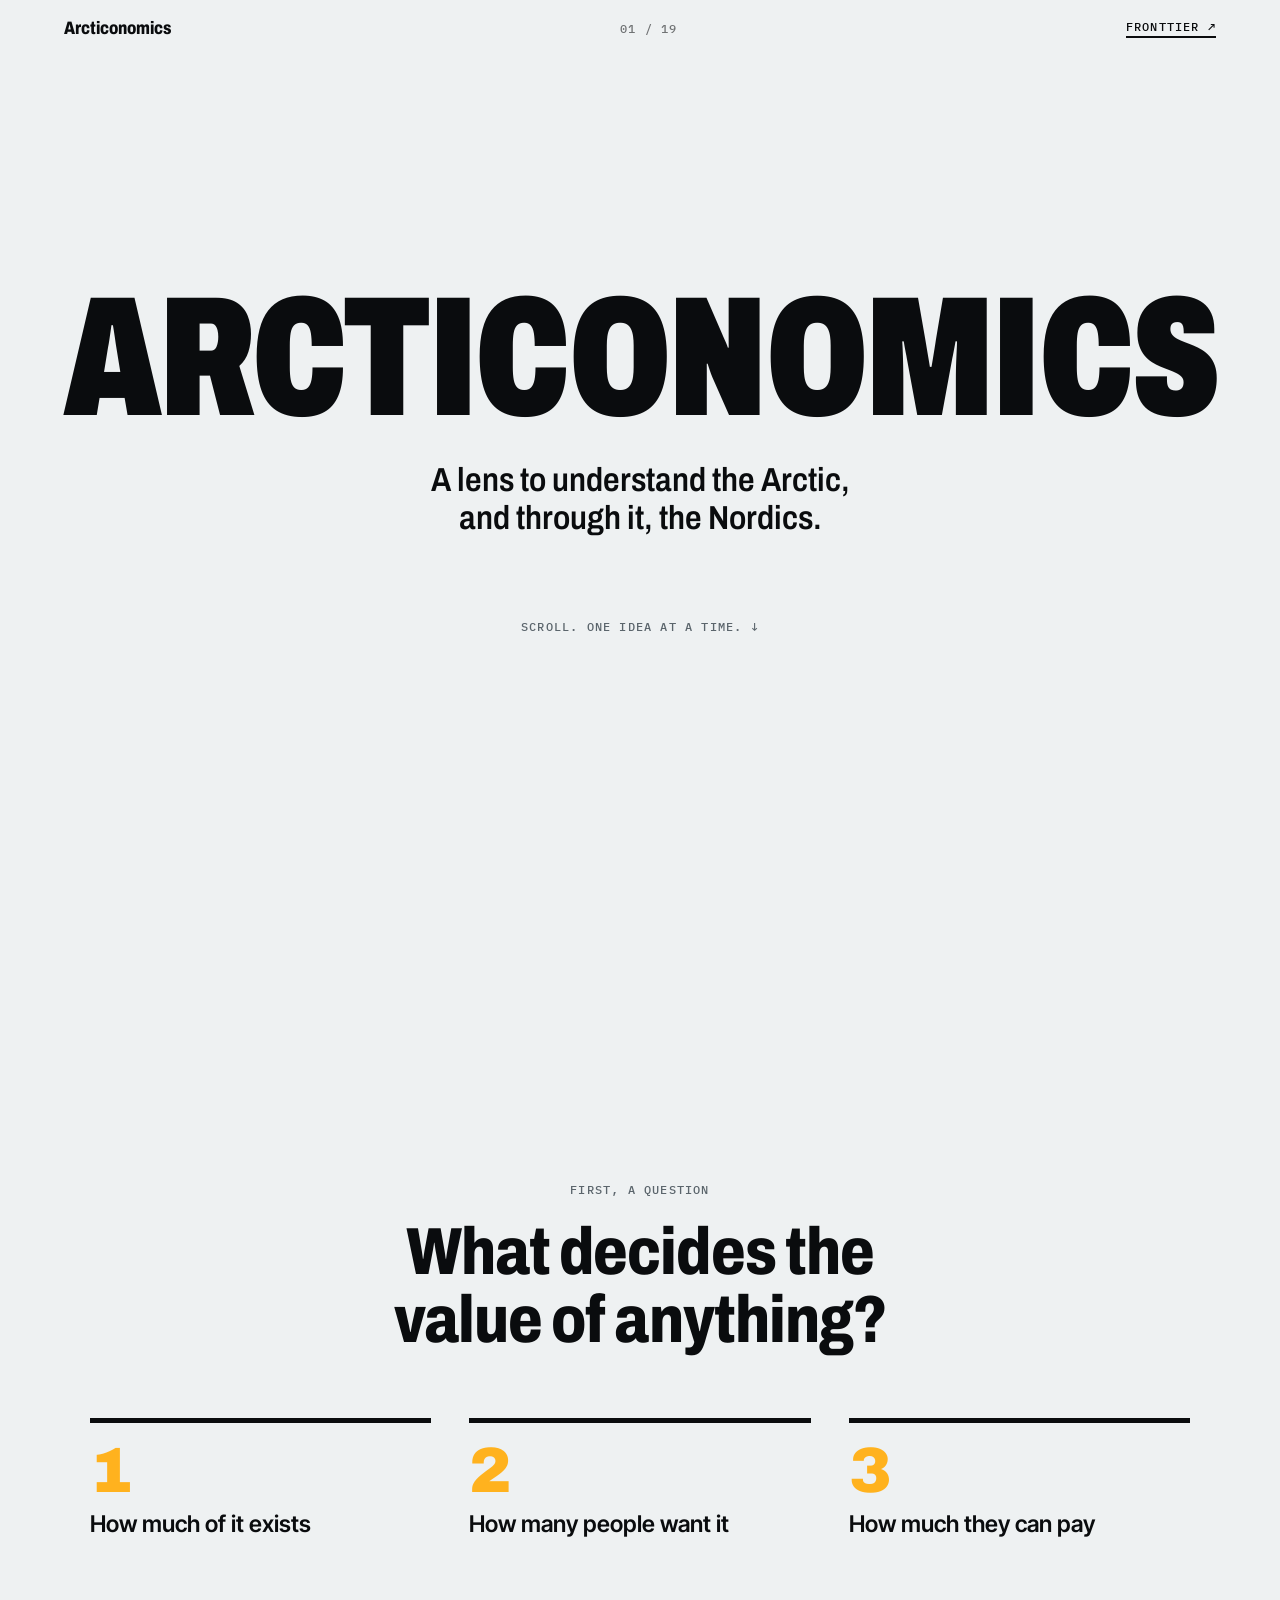
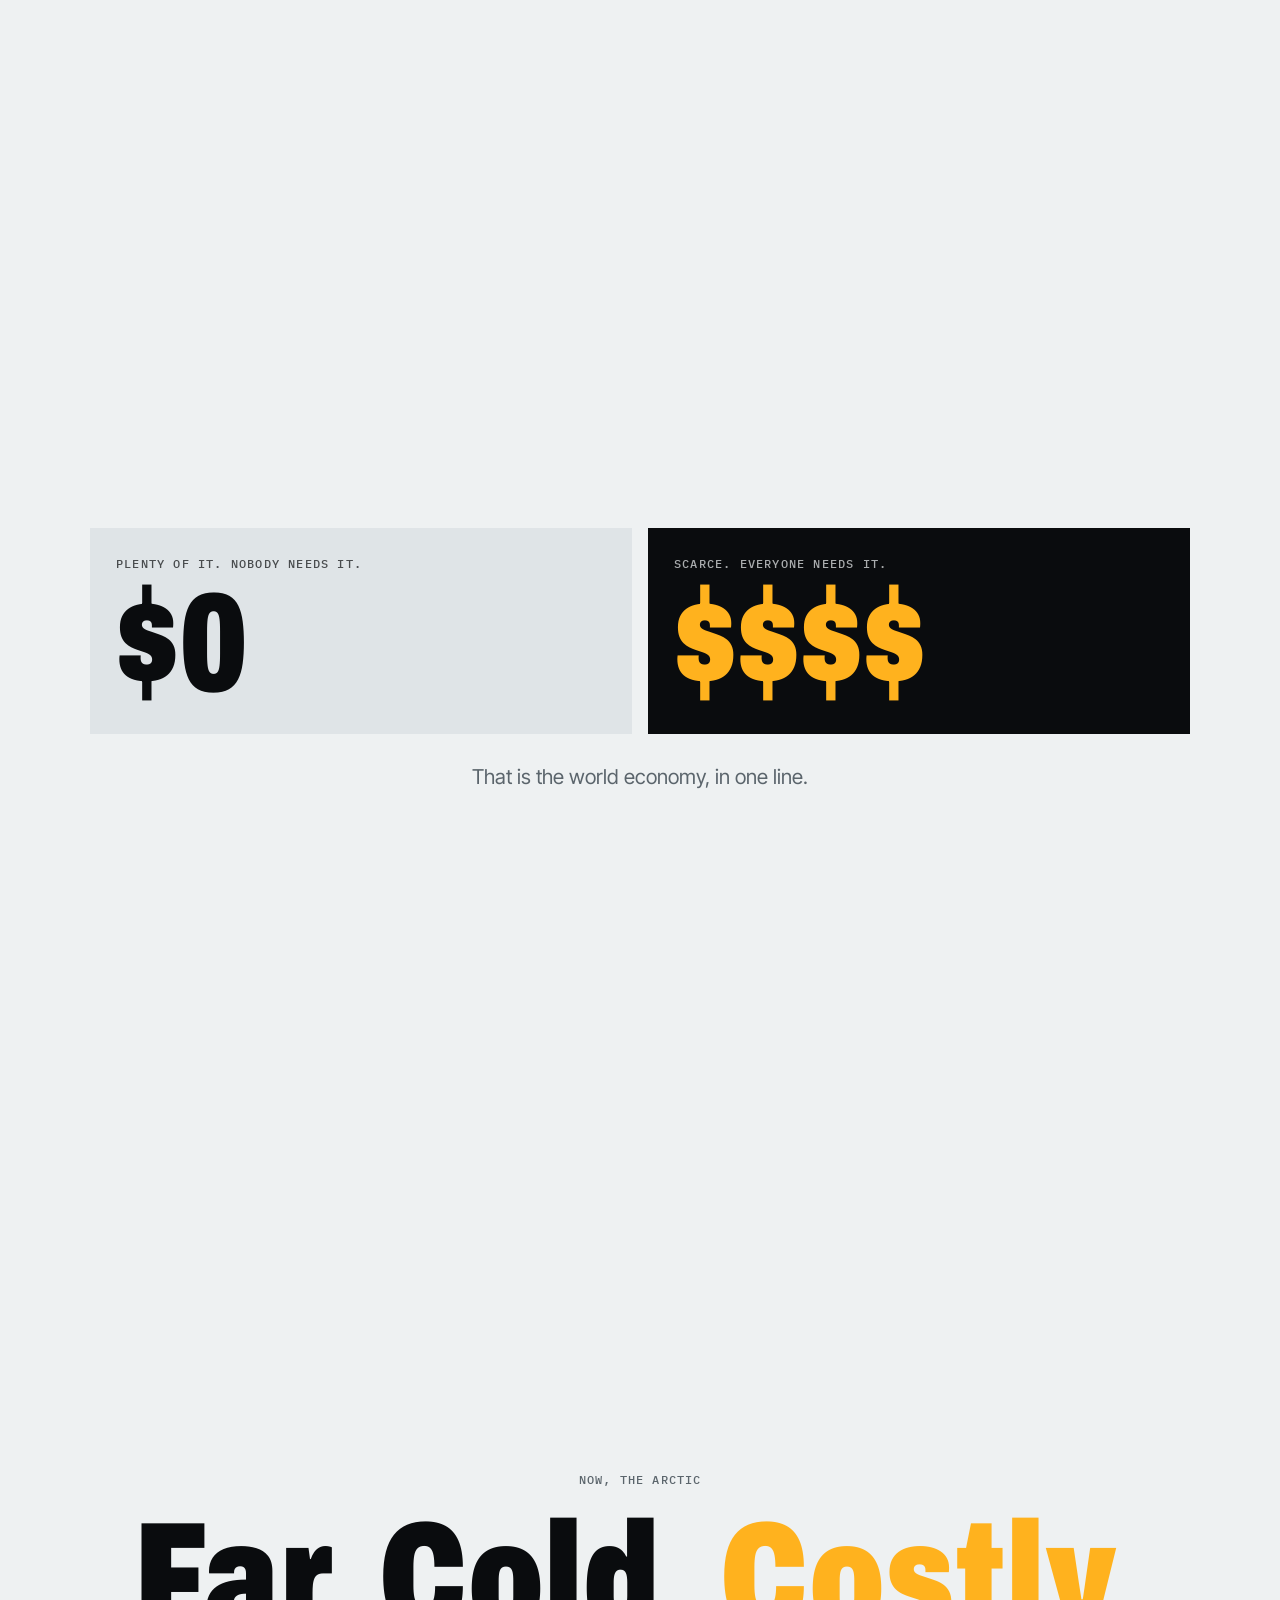
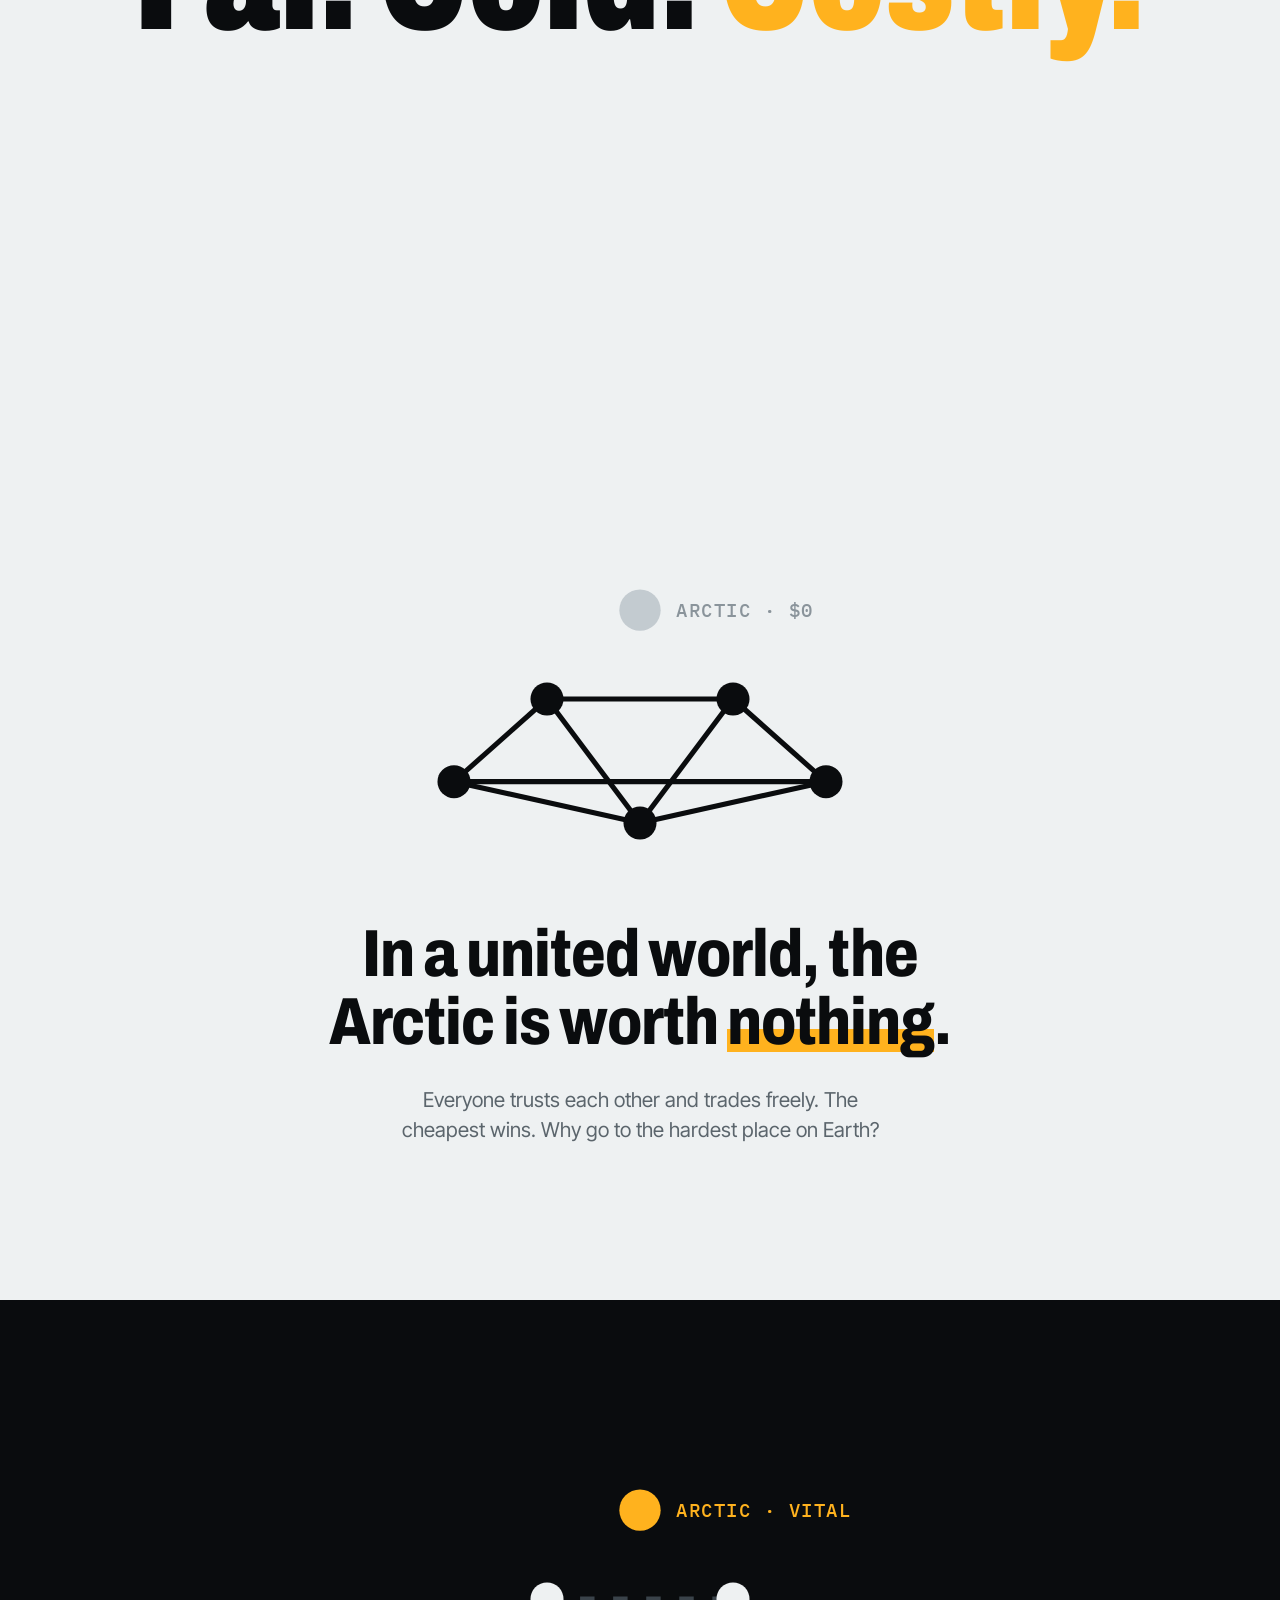
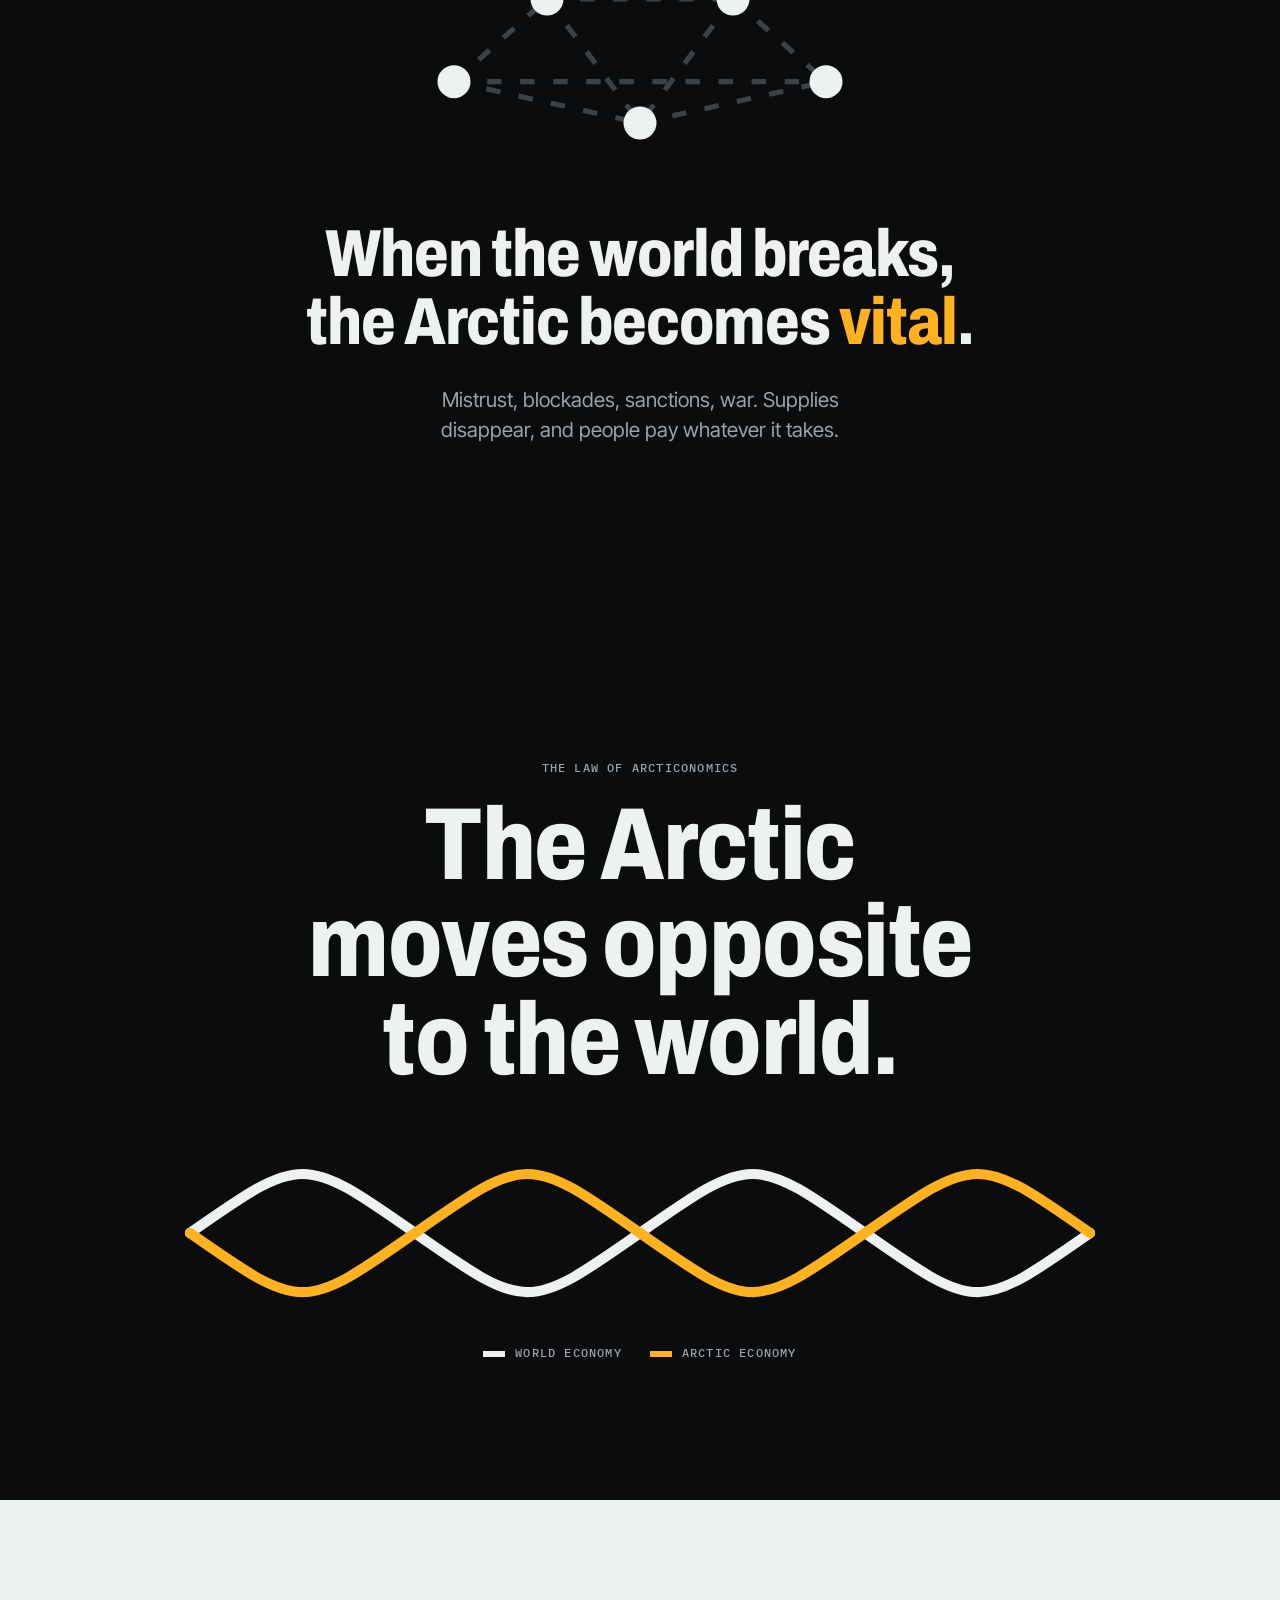
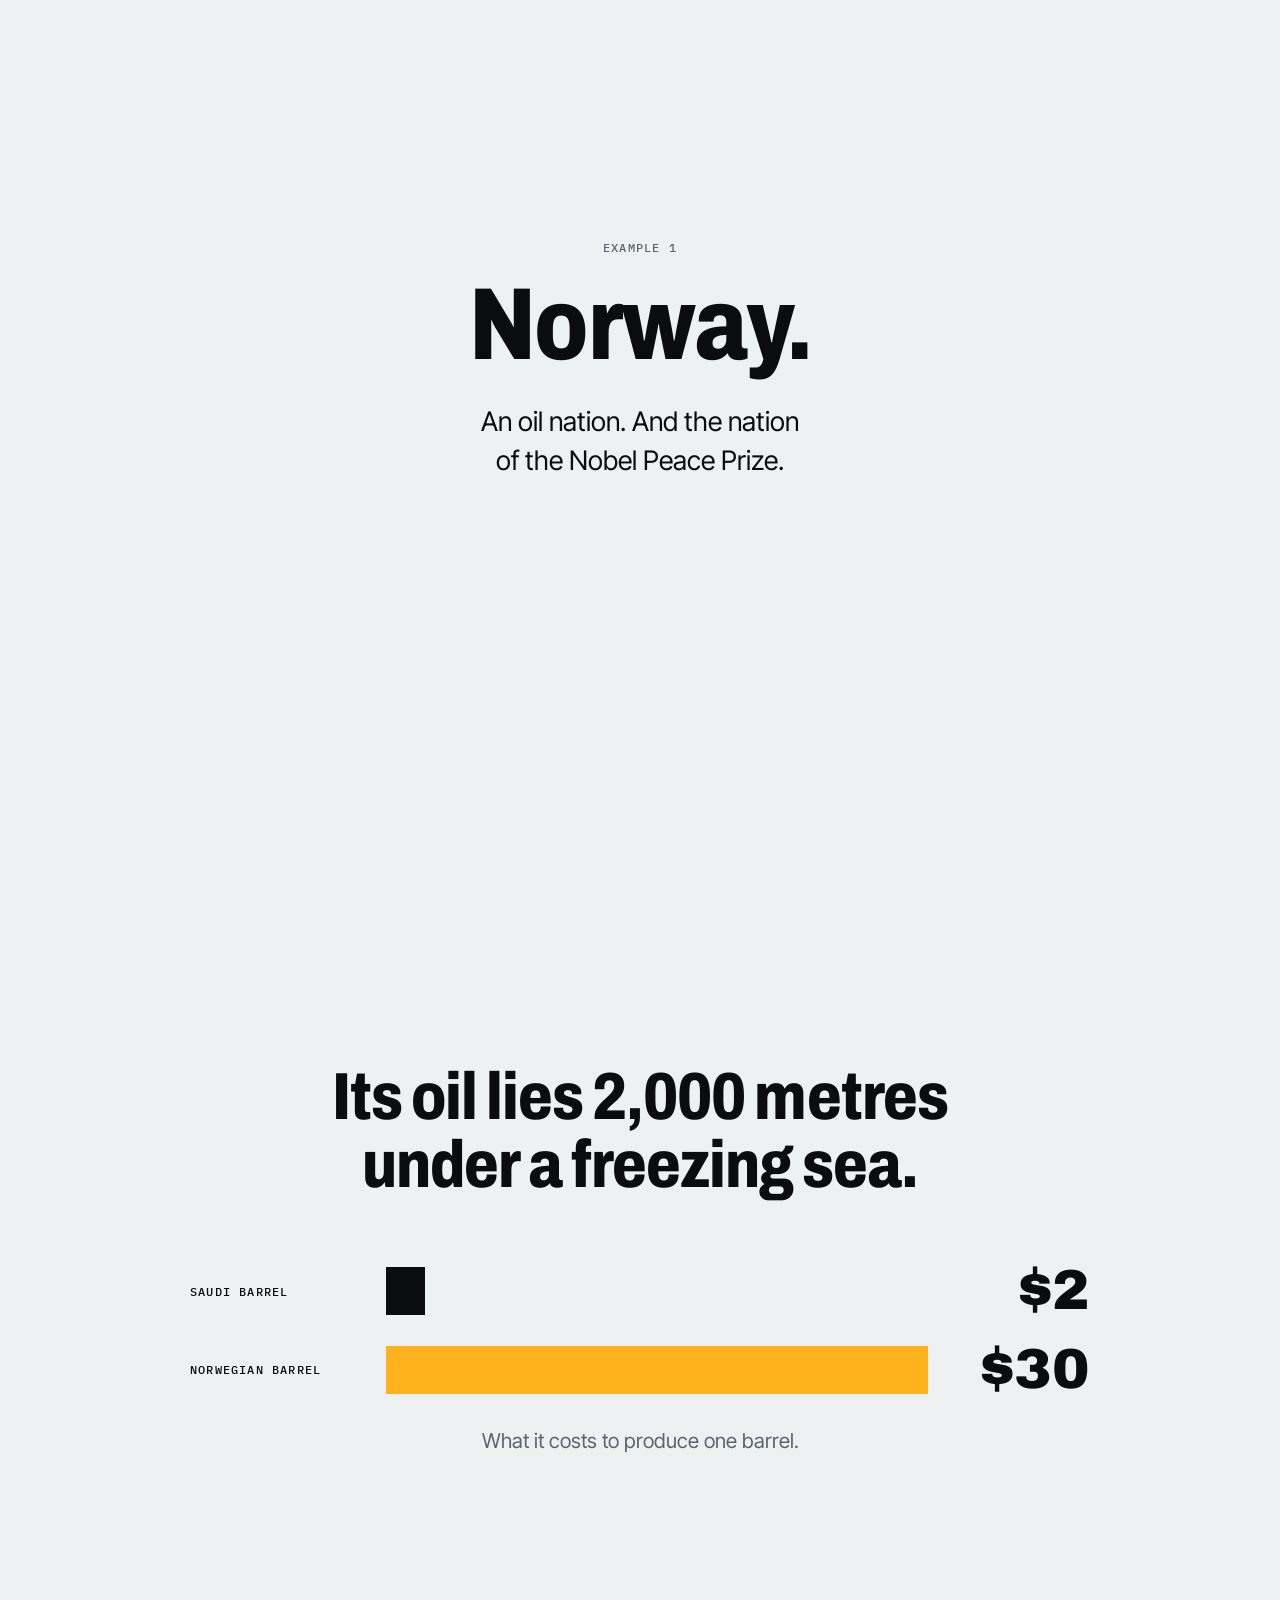
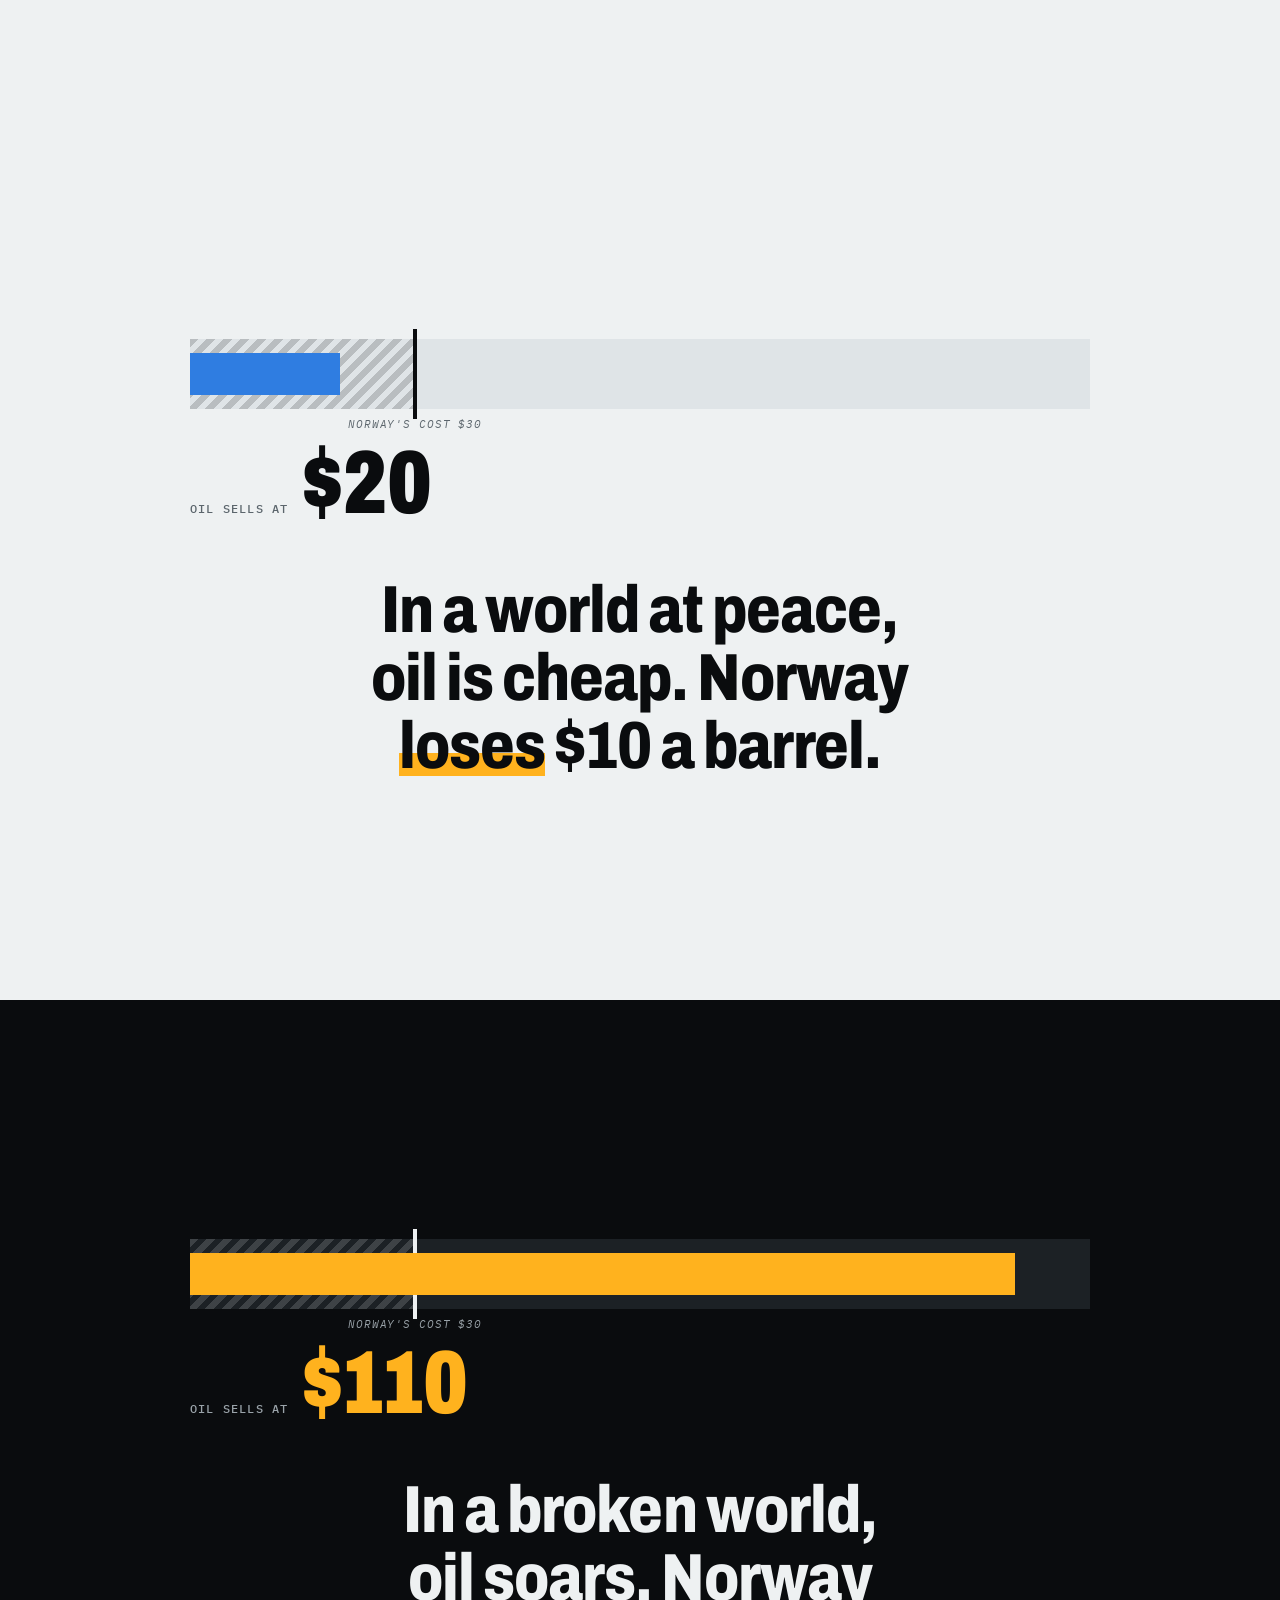
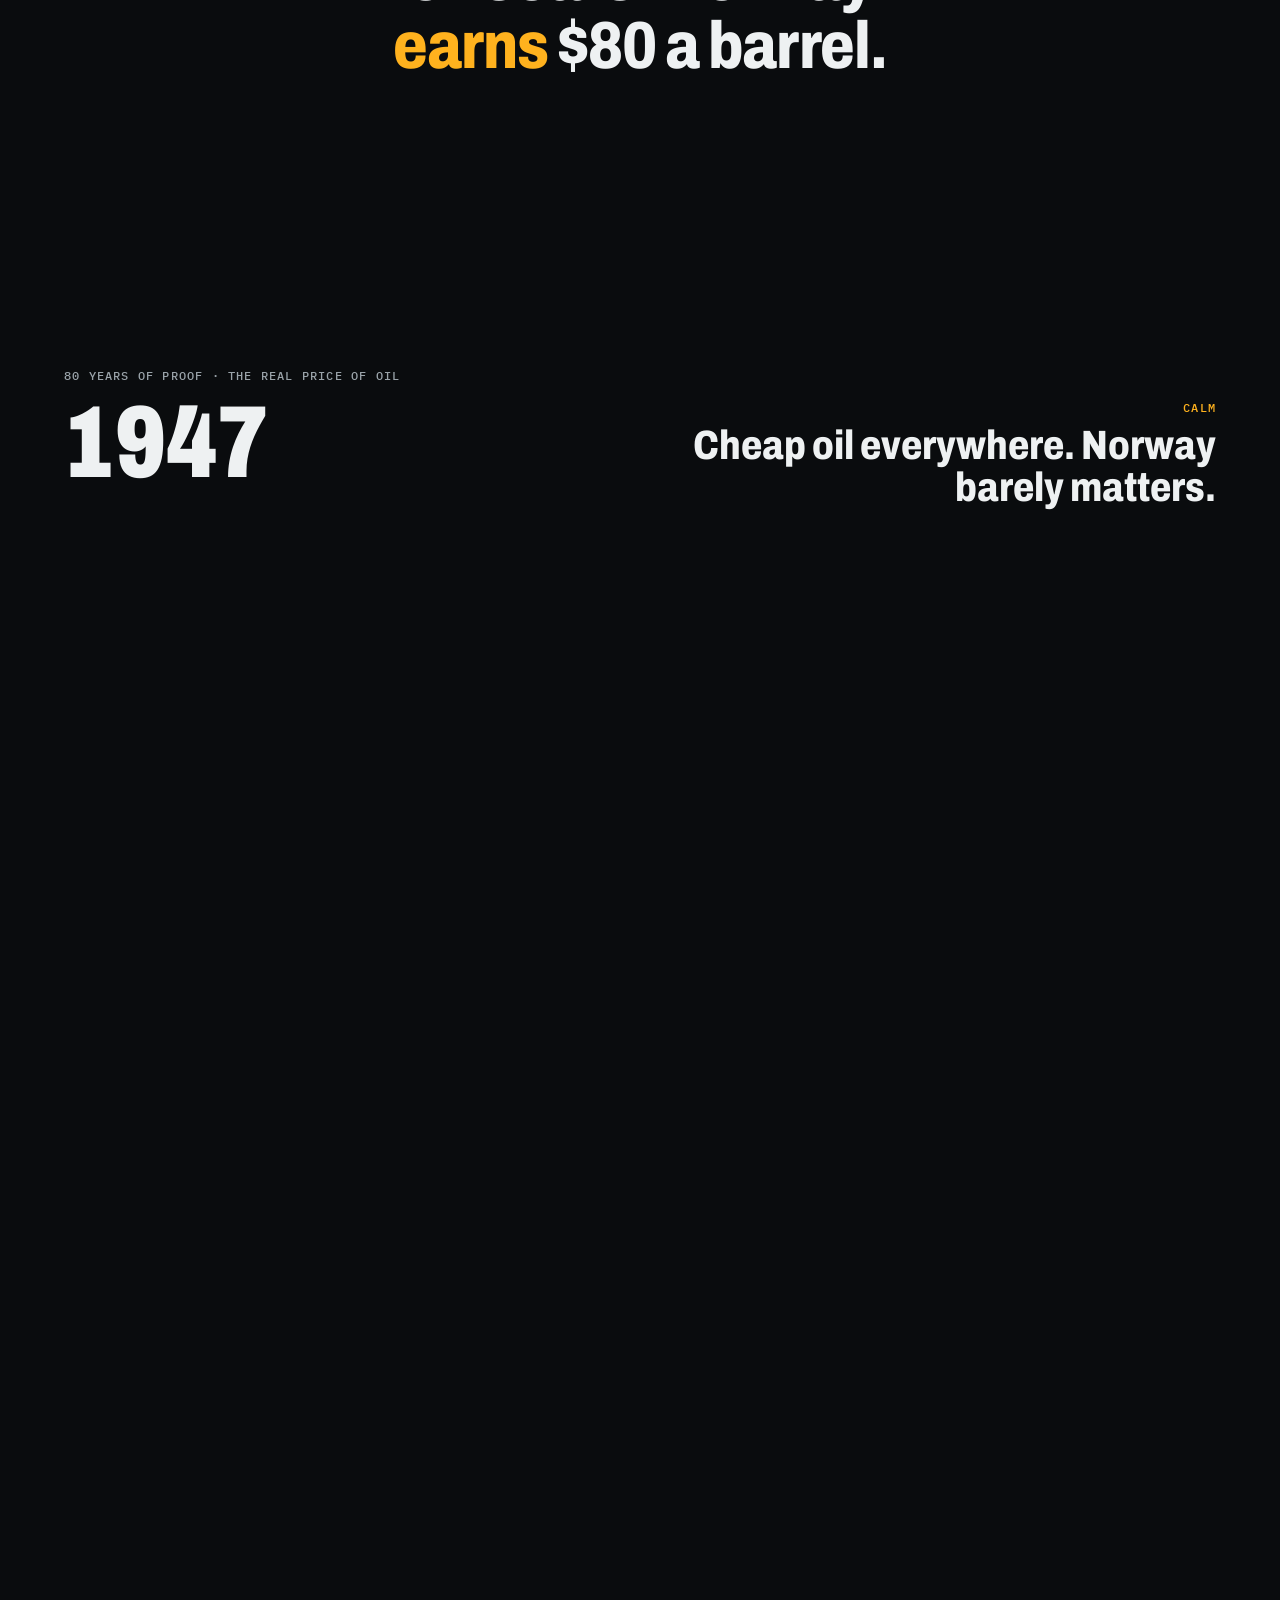
==== v6/index.html @ 844f558c "Arcticonomics v6: one idea per screen (noindex) Co-Authored-By: Claude Opus 5.5 <noreply@anthropic.c" ====
<!doctype html>
<html lang="en">
<head>
  <meta charset="utf-8">
  <meta name="viewport" content="width=device-width, initial-scale=1, viewport-fit=cover">
  <title>Arcticonomics — When the world breaks, the Arctic wins</title>
  <meta name="description" content="Arcticonomics is a lens: the Arctic economy runs counter-cyclical to the world economy. Norway and Greenland show it. A FRONTTIER theory by Virginia E. Vegas.">
  <meta name="robots" content="noindex">
  <meta name="theme-color" content="#eceff1">
  <link rel="icon" href="../favicon.svg" type="image/svg+xml">
  <link rel="preconnect" href="https://fonts.googleapis.com">
  <link rel="preconnect" href="https://fonts.gstatic.com" crossorigin>
  <link href="https://fonts.googleapis.com/css2?family=Archivo:wdth,wght@62..125,400..900&family=Inter+Tight:wght@400;500;600&family=IBM+Plex+Mono:wght@500&display=swap" rel="stylesheet">
  <link rel="stylesheet" href="styles.css?v=1">
</head>
<body>
  <div class="prog" aria-hidden="true"><i id="prog"></i></div>
  <header class="bar">
    <a href="#s1" class="bar__b">Arcticonomics</a>
    <span class="bar__n mono" id="stepN" aria-hidden="true">01 / 19</span>
    <a class="bar__f mono" href="https://fronttier.io">FRONTTIER ↗</a>
  </header>

  <main>
    <!-- 1 -->
    <section class="s s--hero" id="s1" data-tone="light">
      <h1 class="t1">Arcticonomics</h1>
      <p class="t2">A lens to understand the Arctic,<br>and through it, the Nordics.</p>
      <p class="hint mono">Scroll. One idea at a time. ↓</p>
    </section>

    <!-- 2: value -->
    <section class="s" data-tone="light">
      <p class="kick mono">First, a question</p>
      <h2 class="t">What decides the value of anything?</h2>
      <ol class="three">
        <li><b>1</b>How much of it exists</li>
        <li><b>2</b>How many people want it</li>
        <li><b>3</b>How much they can pay</li>
      </ol>
    </section>

    <!-- 3: two extremes -->
    <section class="s" data-tone="light">
      <div class="duo">
        <div class="duo__c"><p class="duo__k mono">Plenty of it. Nobody needs it.</p><p class="duo__v">$0</p></div>
        <div class="duo__c duo__c--a"><p class="duo__k mono">Scarce. Everyone needs it.</p><p class="duo__v">$$$$</p></div>
      </div>
      <p class="sub">That is the world economy, in one line.</p>
    </section>

    <!-- 4: the arctic -->
    <section class="s" data-tone="light">
      <p class="kick mono">Now, the Arctic</p>
      <p class="words"><span>Far.</span> <span>Cold.</span> <span>Costly.</span></p>
    </section>

    <!-- 5: united -->
    <section class="s" data-tone="light">
      <svg class="net" viewBox="0 0 600 300" aria-hidden="true">
        <g class="net__l"><line x1="120" y1="200" x2="300" y2="240"/><line x1="300" y1="240" x2="480" y2="200"/><line x1="120" y1="200" x2="480" y2="200"/><line x1="120" y1="200" x2="210" y2="120"/><line x1="210" y1="120" x2="390" y2="120"/><line x1="390" y1="120" x2="480" y2="200"/><line x1="210" y1="120" x2="300" y2="240"/><line x1="390" y1="120" x2="300" y2="240"/></g>
        <g class="net__n"><circle cx="120" cy="200" r="16"/><circle cx="300" cy="240" r="16"/><circle cx="480" cy="200" r="16"/><circle cx="210" cy="120" r="16"/><circle cx="390" cy="120" r="16"/></g>
        <circle class="net__a" cx="300" cy="34" r="20"/><text x="335" y="41" class="net__t">ARCTIC · $0</text>
      </svg>
      <h2 class="t">In a united world, the Arctic is worth <em>nothing</em>.</h2>
      <p class="sub">Everyone trusts each other and trades freely. The cheapest wins. Why go to the hardest place on Earth?</p>
    </section>

    <!-- 6: broken -->
    <section class="s" data-tone="dark">
      <svg class="net net--b" viewBox="0 0 600 300" aria-hidden="true">
        <g class="net__l"><line x1="120" y1="200" x2="300" y2="240"/><line x1="300" y1="240" x2="480" y2="200"/><line x1="120" y1="200" x2="480" y2="200"/><line x1="120" y1="200" x2="210" y2="120"/><line x1="210" y1="120" x2="390" y2="120"/><line x1="390" y1="120" x2="480" y2="200"/><line x1="210" y1="120" x2="300" y2="240"/><line x1="390" y1="120" x2="300" y2="240"/></g>
        <g class="net__n"><circle cx="120" cy="200" r="16"/><circle cx="300" cy="240" r="16"/><circle cx="480" cy="200" r="16"/><circle cx="210" cy="120" r="16"/><circle cx="390" cy="120" r="16"/></g>
        <circle class="net__a" cx="300" cy="34" r="20"/><text x="335" y="41" class="net__t">ARCTIC · VITAL</text>
      </svg>
      <h2 class="t">When the world breaks, the Arctic becomes <em>vital</em>.</h2>
      <p class="sub">Mistrust, blockades, sanctions, war. Supplies disappear, and people pay whatever it takes.</p>
    </section>

    <!-- 7: the law -->
    <section class="s" data-tone="dark">
      <p class="kick mono">The law of Arcticonomics</p>
      <h2 class="t t--xl">The Arctic moves opposite to the world.</h2>
      <svg class="waves" viewBox="0 0 800 160" aria-hidden="true">
        <path class="waves__w" d="M0 80 C 100 10, 100 10, 200 80 S 300 150, 400 80 S 500 10, 600 80 S 700 150, 800 80"/>
        <path class="waves__a" d="M0 80 C 100 150, 100 150, 200 80 S 300 10, 400 80 S 500 150, 600 80 S 700 10, 800 80"/>
      </svg>
      <p class="legend mono"><span class="lg lg--w">World economy</span><span class="lg lg--a">Arctic economy</span></p>
    </section>

    <!-- 8: norway -->
    <section class="s s--case" data-tone="light">
      <p class="kick mono">Example 1</p>
      <h2 class="t t--xl">Norway.</h2>
      <p class="sub sub--big">An oil nation. And the nation of the Nobel Peace Prize.</p>
    </section>

    <!-- 9: cost -->
    <section class="s" data-tone="light">
      <h2 class="t">Its oil lies 2,000 metres under a freezing sea.</h2>
      <div class="cost">
        <div class="cost__r"><span class="mono">Saudi barrel</span><i style="--w:2"></i><b>$2</b></div>
        <div class="cost__r cost__r--n"><span class="mono">Norwegian barrel</span><i style="--w:30"></i><b>$30</b></div>
      </div>
      <p class="sub">What it costs to produce one barrel.</p>
    </section>

    <!-- 10: peace -->
    <section class="s" data-tone="light">
      <div class="bar2" style="--p:20">
        <div class="bar2__track"><i class="bar2__cost"></i><i class="bar2__price"></i></div>
        <div class="bar2__lab"><span class="mono">Oil sells at</span><b>$20</b></div>
      </div>
      <h2 class="t">In a world at peace, oil is cheap. Norway <em>loses</em> $10 a barrel.</h2>
    </section>

    <!-- 11: war -->
    <section class="s" data-tone="dark">
      <div class="bar2 bar2--w" style="--p:110">
        <div class="bar2__track"><i class="bar2__cost"></i><i class="bar2__price"></i></div>
        <div class="bar2__lab"><span class="mono">Oil sells at</span><b>$110</b></div>
      </div>
      <h2 class="t">In a broken world, oil soars. Norway <em>earns</em> $80 a barrel.</h2>
    </section>

    <!-- 12: the proof -->
    <section class="proof" id="proof" data-tone="dark" aria-labelledby="proofT">
      <div class="proof__pin">
        <p class="proof__k mono" id="proofT">80 years of proof · the real price of oil</p>
        <p class="proof__y" id="pY">1947</p>
        <canvas id="chart" aria-label="Real oil price from 1947 to 2026. Every spike follows a war, revolution or sanction."></canvas>
        <div class="proof__ev" id="pEv"><p class="mono" id="pEk">Calm</p><p class="proof__t" id="pEt">Cheap oil everywhere.</p></div>
      </div>
    </section>

    <!-- 13: the fund -->
    <section class="s" data-tone="dark">
      <p class="big" data-count="2.3" data-pre="$" data-suf=" trillion">$2.3 trillion</p>
      <h2 class="t">Norway’s oil fund. Built, in part, on other people’s wars.</h2>
      <p class="sub">The symbol of peace profits from conflict elsewhere.</p>
    </section>

    <!-- 14: greenland -->
    <section class="s s--case" data-tone="light">
      <p class="kick mono">Example 2</p>
      <h2 class="t t--xl">Greenland.</h2>
      <div class="gstats">
        <div><b>4 billion</b><span>years old: some of the oldest, purest rock on Earth</span></div>
        <div><b>≈ $2 trillion</b><span>in known resources, most still unexplored</span></div>
        <div><b>80%</b><span>under ice. Far away. Almost no one lives there</span></div>
      </div>
    </section>

    <!-- 15: greenland twist -->
    <section class="s" data-tone="dark">
      <h2 class="t t--xl">Greenland has not changed.<br><em>The world around it has.</em></h2>
      <p class="sub">More divided, more nationalist, less trust. Now everyone wants it as a partner.</p>
    </section>

    <!-- 16: paradox -->
    <section class="s" data-tone="light">
      <p class="kick mono">The great Nordic paradox</p>
      <h2 class="t">Global peace or Nordic wealth. <em>Pick one.</em></h2>
      <div class="pick" role="group" aria-label="Pick one">
        <button type="button" class="pick__o" data-p="peace" aria-pressed="false">Global peace</button>
        <button type="button" class="pick__o" data-p="wealth" aria-pressed="true">Nordic wealth</button>
      </div>
      <p class="sub" id="pickR">With global peace, cheap oil returns and Norway’s wealth collapses. Nobody buys Swedish weapons.</p>
    </section>

    <!-- 17: exception -->
    <section class="s" data-tone="light">
      <h2 class="t">The Nordics win only when they are the <em>exception</em>.</h2>
      <ul class="exc">
        <li>Democratic <span>in a world that turns autocratic.</span></li>
        <li>Stable <span>in a world that turns chaotic.</span></li>
        <li>United <span>in a world that turns fragmented.</span></li>
      </ul>
    </section>

    <!-- 18: credibility -->
    <section class="s" data-tone="dark">
      <p class="kick mono">The real risk</p>
      <h2 class="t">Not a scandal. A <em>credibility</em> crisis.</h2>
      <p class="chain"><span>Say ≠ do</span><i>→</i><span>Confusion</span><i>→</i><span>Mistrust</span><i>→</i><span class="chain__x">Credibility lost</span></p>
      <p class="sub">The Nordics sell themselves as the world’s moral superpowers. The world is starting to notice the gap.</p>
    </section>

    <!-- 19: rethink -->
    <section class="s s--end" data-tone="amber">
      <svg class="mill" viewBox="0 0 200 260" aria-hidden="true"><g class="mill__s"><rect x="94" y="-6" width="12" height="96"/><rect x="94" y="110" width="12" height="96"/><rect x="-6" y="94" width="96" height="12"/><rect x="110" y="94" width="96" height="12"/></g><polygon points="70,120 130,120 150,258 50,258"/><circle cx="100" cy="100" r="12" class="mill__h"/></svg>
      <h2 class="t t--xl">Time to rethink the idea of the Nordics.</h2>
      <p class="sub sub--big">Like Don Quijote, the mistake is not in dreaming. It is in refusing to let the dream evolve.</p>
      <p class="q">What does it mean to be Nordic in the 21st century?</p>
      <div class="ctas">
        <a class="btn btn--ink" href="mailto:admin@fronttier.io?subject=Arcticonomics">Bring Arcticonomics to your room →</a>
        <a class="btn" href="https://fronttier.io">Explore FRONTTIER ↗</a>
      </div>
      <footer class="foot mono">
        <span>Arcticonomics · Arctic Circle 2025 · Virginia E. Vegas</span>
        <span>Oil: FRED WTI (WTISPLC), in Oct 2026 dollars</span>
        <a href="https://fronttier.io">A FRONTTIER AS project ↗</a>
      </footer>
    </section>
  </main>

  <script src="../data.js?v=1"></script>
  <script src="app.js?v=1" defer></script>
</body>
</html>
---- v6/styles.css ----
:root {
  --ink: #0a0c0e;
  --snow: #eef1f2;
  --amber: #ffb21e;
  --mute-l: #5b656c;
  --mute-d: #9aa3a9;
  --pad: clamp(22px, 5vw, 80px);
  --disp: "Archivo", "Inter Tight", system-ui, sans-serif;
  --sans: "Inter Tight", system-ui, sans-serif;
  --mono: "IBM Plex Mono", ui-monospace, monospace;
  --ease: cubic-bezier(.2,.75,.1,1);
}
* { box-sizing: border-box; }
html { -webkit-text-size-adjust: 100%; scroll-behavior: smooth; }
body { margin: 0; background: var(--snow); color: var(--ink); font-family: var(--sans); -webkit-font-smoothing: antialiased; overflow-x: hidden; }
a { color: inherit; text-decoration: none; }
button { font: inherit; color: inherit; }
canvas { display: block; }
.mono { font-family: var(--mono); font-size: 12px; letter-spacing: .1em; text-transform: uppercase; font-weight: 500; }

/* progress + bar */
.prog { position: fixed; z-index: 60; top: 0; left: 0; right: 0; height: 4px; }
.prog i { display: block; height: 100%; width: 0; background: var(--amber); }
.bar { position: fixed; z-index: 50; top: 4px; left: 0; right: 0; display: flex; justify-content: space-between; align-items: center; padding: 14px var(--pad); color: var(--fg, var(--ink)); transition: color .5s; pointer-events: none; }
.bar a { pointer-events: auto; }
.bar__b { font-family: var(--disp); font-stretch: 80%; font-variation-settings: "wdth" 80; font-weight: 800; font-size: 18px; }
.bar__n { opacity: .55; }
.bar__f { border-bottom: 2px solid currentColor; padding-bottom: 2px; }
body.is-dark .bar { color: var(--snow); }

/* sections: one idea per screen */
.s { min-height: 100svh; display: flex; flex-direction: column; justify-content: center; align-items: center; text-align: center; padding: 110px var(--pad) 90px; gap: 0; }
.s[data-tone="light"] { background: var(--snow); color: var(--ink); --mute: var(--mute-l); }
.s[data-tone="dark"] { background: var(--ink); color: var(--snow); --mute: var(--mute-d); }
.s[data-tone="amber"] { background: var(--amber); color: var(--ink); --mute: rgba(10,12,14,.7); }
.t { margin: 0; max-width: 20ch; font-family: var(--disp); font-stretch: 82%; font-variation-settings: "wdth" 82; font-weight: 800; font-size: clamp(34px, 5.2vw, 86px); line-height: 1.02; letter-spacing: -.015em; text-wrap: balance; }
.t--xl { font-size: clamp(46px, 8vw, 140px); line-height: .95; max-width: 16ch; }
.t em { font-style: normal; }
.s[data-tone="light"] .t em { background: linear-gradient(transparent 60%, var(--amber) 60%, var(--amber) 92%, transparent 92%); }
.s[data-tone="dark"] .t em { color: var(--amber); }
.s[data-tone="amber"] .t em { text-decoration: underline; text-decoration-thickness: .08em; }
.kick { margin: 0 0 22px; color: var(--mute); }
.sub { margin: 28px 0 0; max-width: 40ch; font-size: clamp(18px, 1.6vw, 24px); line-height: 1.45; color: var(--mute); text-wrap: balance; }
.sub--big { font-size: clamp(21px, 2.1vw, 32px); color: inherit; max-width: 30ch; }

/* reveal: one beat at a time */
.s > *, .s .three li, .s .words span, .s .exc li, .s .chain > * { opacity: 0; transform: translateY(22px); transition: opacity .9s var(--ease), transform .9s var(--ease); }
.s.in > *, .s.in .three li, .s.in .words span, .s.in .exc li, .s.in .chain > * { opacity: 1; transform: none; }
.s.in > :nth-child(2) { transition-delay: .25s; } .s.in > :nth-child(3) { transition-delay: .5s; } .s.in > :nth-child(4) { transition-delay: .75s; } .s.in > :nth-child(5) { transition-delay: 1s; }

/* 1 hero */
.t1 { margin: 0; white-space: nowrap; font-family: var(--disp); font-stretch: 70%; font-variation-settings: "wdth" 70; font-weight: 900; text-transform: uppercase; font-size: clamp(56px, 14vw, 270px); line-height: .85; letter-spacing: -.02em; }
.t2 { margin: 30px 0 0; font-family: var(--disp); font-stretch: 85%; font-variation-settings: "wdth" 85; font-weight: 600; font-size: clamp(22px, 2.6vw, 42px); line-height: 1.15; }
.hint { margin: 9svh 0 0; color: var(--mute); }

/* 2 three factors */
.three { list-style: none; padding: 0; margin: 7svh 0 0; display: grid; grid-template-columns: repeat(3, minmax(0, 1fr)); gap: clamp(14px, 3vw, 48px); max-width: 1100px; width: 100%; }
.three li { border-top: 5px solid var(--ink); padding-top: 16px; text-align: left; font-size: clamp(19px, 1.8vw, 27px); line-height: 1.2; font-weight: 600; }
.three b { display: block; font-family: var(--disp); font-weight: 900; font-size: clamp(44px, 5vw, 80px); line-height: 1; margin-bottom: 8px; color: var(--amber); }
.s.in .three li:nth-child(1) { transition-delay: .5s; } .s.in .three li:nth-child(2) { transition-delay: 1s; } .s.in .three li:nth-child(3) { transition-delay: 1.5s; }

/* 3 duo */
.duo { display: grid; grid-template-columns: 1fr 1fr; gap: 16px; width: 100%; max-width: 1100px; }
.duo__c { padding: 28px 26px 30px; background: #dfe4e7; text-align: left; }
.duo__c--a { background: var(--ink); color: var(--snow); }
.duo__k { margin: 0; color: inherit; opacity: .7; }
.duo__v { margin: 14px 0 0; font-family: var(--disp); font-stretch: 70%; font-variation-settings: "wdth" 70; font-weight: 900; font-size: clamp(70px, 11vw, 190px); line-height: .85; }
.duo__c--a .duo__v { color: var(--amber); }

/* 4 words */
.words { margin: 0; font-family: var(--disp); font-stretch: 72%; font-variation-settings: "wdth" 72; font-weight: 900; font-size: clamp(64px, 12vw, 230px); line-height: .9; }
.words span { display: inline-block; }
.s.in .words span:nth-child(1) { transition-delay: .2s; } .s.in .words span:nth-child(2) { transition-delay: .6s; } .s.in .words span:nth-child(3) { transition-delay: 1s; color: var(--amber); }

/* 5/6 network */
.net { width: min(620px, 92vw); margin-bottom: 4svh; overflow: visible; }
.net__l line { stroke: var(--ink); stroke-width: 5; transition: transform 1.2s var(--ease), opacity 1.2s; }
.net__n circle { fill: var(--ink); }
.net__a { fill: #c3cbd0; }
.net__t { font-family: var(--mono); font-size: 18px; font-weight: 500; letter-spacing: .08em; fill: #8a949b; }
.net--b .net__l line { stroke: #3a434a; stroke-dasharray: 14 18; }
.net--b .net__n circle { fill: var(--snow); }
.net--b .net__a { fill: var(--amber); }
.net--b .net__t { fill: var(--amber); }
.s.in .net--b .net__a { animation: glow 2.4s ease-in-out infinite; transform-origin: 300px 34px; }
@keyframes glow { 50% { transform: scale(1.35); } }

/* 7 waves */
.waves { width: min(900px, 94vw); margin-top: 6svh; overflow: visible; }
.waves path { fill: none; stroke-width: 9; stroke-linecap: round; stroke-dasharray: 1200; stroke-dashoffset: 1200; transition: stroke-dashoffset 2.4s var(--ease) .5s; }
.waves__w { stroke: var(--snow); } .waves__a { stroke: var(--amber); }
.s.in .waves path { stroke-dashoffset: 0; }
.legend { display: flex; gap: 28px; justify-content: center; margin: 22px 0 0; color: var(--mute); }
.lg::before { content: ""; display: inline-block; width: 22px; height: 6px; margin-right: 10px; vertical-align: middle; }
.lg--w::before { background: var(--snow); } .lg--a::before { background: var(--amber); }

/* 9 cost */
.cost { width: 100%; max-width: 900px; margin-top: 7svh; display: grid; gap: 22px; }
.cost__r { display: grid; grid-template-columns: 180px 1fr auto; align-items: center; gap: 16px; text-align: left; }
.cost__r i { height: 48px; width: 0; background: var(--ink); transition: width 1.4s var(--ease) .6s; }
.s.in .cost__r i { width: calc(var(--w) / 32 * 100%); min-width: 6px; }
.cost__r--n i { background: var(--amber); }
.cost__r b { font-family: var(--disp); font-weight: 900; font-size: clamp(40px, 4.4vw, 72px); line-height: 1; }

/* 10/11 price vs cost */
.bar2 { width: 100%; max-width: 900px; margin-bottom: 6svh; text-align: left; }
.bar2__track { position: relative; height: 70px; background: #dfe4e7; }
.s[data-tone="dark"] .bar2__track { background: #1c2125; }
.bar2__cost { position: absolute; left: 0; top: 0; bottom: 0; width: calc(30 / 120 * 100%); background: repeating-linear-gradient(135deg, rgba(10,12,14,.18) 0 6px, transparent 6px 12px); }
.bar2__cost::after { content: "Norway's cost $30"; position: absolute; right: 0; top: 100%; margin-top: 8px; transform: translateX(50%); font-family: var(--mono); font-size: 11px; letter-spacing: .08em; text-transform: uppercase; white-space: nowrap; color: var(--mute); }
.s[data-tone="dark"] .bar2__cost { background: repeating-linear-gradient(135deg, rgba(238,241,242,.16) 0 6px, transparent 6px 12px); }
.bar2__cost::before { content: ""; position: absolute; right: -2px; top: -10px; bottom: -10px; width: 4px; background: currentColor; }
.bar2__price { position: absolute; left: 0; top: 14px; bottom: 14px; width: 0; background: #2f7de1; transition: width 1.6s var(--ease) .5s; }
.bar2--w .bar2__price { background: var(--amber); }
.s.in .bar2__price { width: calc(var(--p) / 120 * 100%); }
.bar2__lab { display: flex; align-items: baseline; gap: 14px; margin-top: 34px; }
.bar2__lab span { color: var(--mute); }
.bar2__lab b { font-family: var(--disp); font-stretch: 72%; font-variation-settings: "wdth" 72; font-weight: 900; font-size: clamp(56px, 7vw, 120px); line-height: .9; }
.bar2--w .bar2__lab b { color: var(--amber); }

/* 12 proof */
.proof { position: relative; height: 700svh; background: var(--ink); color: var(--snow); }
.proof__pin { position: sticky; top: 0; height: 100svh; overflow: hidden; }
#chart { position: absolute; inset: 0; width: 100%; height: 100%; }
.proof__k { position: absolute; z-index: 2; left: var(--pad); top: 68px; margin: 0; color: var(--mute-d); }
.proof__y { position: absolute; z-index: 2; left: var(--pad); top: 92px; margin: 0; font-family: var(--disp); font-stretch: 72%; font-variation-settings: "wdth" 72; font-weight: 900; font-size: clamp(56px, 8vw, 130px); line-height: 1; font-variant-numeric: tabular-nums; }
.proof__ev { position: absolute; z-index: 2; right: var(--pad); top: 100px; max-width: min(560px, 46vw); text-align: right; }
.proof__ev .mono { margin: 0 0 10px; color: var(--amber); }
.proof__ev.is-f .mono { color: #6cc6ff; }
.proof__t { margin: 0; font-family: var(--disp); font-stretch: 82%; font-variation-settings: "wdth" 82; font-weight: 800; font-size: clamp(26px, 3.2vw, 54px); line-height: 1.02; }
.proof__ev.pop > * { animation: pop .7s var(--ease) both; }
@keyframes pop { from { opacity: 0; transform: translateY(14px); } }

/* 13 big number */
.big { margin: 0 0 4svh; font-family: var(--disp); font-stretch: 68%; font-variation-settings: "wdth" 68; font-weight: 900; font-size: clamp(76px, 13vw, 240px); line-height: .85; color: var(--amber); font-variant-numeric: tabular-nums; }

/* 14 greenland */
.gstats { display: grid; grid-template-columns: repeat(3, minmax(0, 1fr)); gap: clamp(14px, 3vw, 48px); width: 100%; max-width: 1150px; margin-top: 7svh; }
.gstats div { border-top: 5px solid var(--ink); padding-top: 16px; text-align: left; }
.gstats b { display: block; font-family: var(--disp); font-stretch: 72%; font-variation-settings: "wdth" 72; font-weight: 900; font-size: clamp(40px, 4.6vw, 80px); line-height: .95; }
.gstats span { display: block; margin-top: 10px; font-size: clamp(16px, 1.3vw, 19px); line-height: 1.4; color: var(--mute); }

/* 16 pick */
.pick { display: flex; gap: 14px; margin-top: 6svh; flex-wrap: wrap; justify-content: center; }
.pick__o { min-width: 260px; padding: 26px 30px; border: 4px solid var(--ink); background: none; cursor: pointer; font-family: var(--disp); font-stretch: 82%; font-variation-settings: "wdth" 82; font-weight: 800; font-size: clamp(24px, 2.4vw, 38px); transition: background .3s, color .3s, transform .3s, opacity .3s; }
.pick__o[aria-pressed="true"] { background: var(--ink); color: var(--amber); }
.pick__o[aria-pressed="false"] { opacity: .45; }
.pick__o:focus-visible { outline: 4px solid var(--amber); outline-offset: 4px; }
.pick.shake { animation: shake .45s; }
@keyframes shake { 20%, 60% { transform: translateX(-10px); } 40%, 80% { transform: translateX(10px); } }

/* 17 exception */
.exc { list-style: none; padding: 0; margin: 6svh 0 0; display: grid; gap: 10px; }
.exc li { font-family: var(--disp); font-stretch: 78%; font-variation-settings: "wdth" 78; font-weight: 900; font-size: clamp(30px, 4vw, 66px); line-height: 1.05; }
.exc span { font-family: var(--sans); font-weight: 500; font-size: .42em; color: var(--mute); margin-left: .3em; }
.s.in .exc li:nth-child(1) { transition-delay: .5s; } .s.in .exc li:nth-child(2) { transition-delay: 1s; } .s.in .exc li:nth-child(3) { transition-delay: 1.5s; }

/* 18 chain */
.chain { display: flex; flex-wrap: wrap; gap: 10px 16px; justify-content: center; align-items: center; margin: 6svh 0 0; font-family: var(--disp); font-stretch: 80%; font-variation-settings: "wdth" 80; font-weight: 800; font-size: clamp(22px, 2.6vw, 42px); }
.chain i { font-style: normal; color: var(--mute); }
.chain__x { background: var(--amber); color: var(--ink); padding: 2px 12px; }
.s.in .chain > :nth-child(1) { transition-delay: .4s; } .s.in .chain > :nth-child(3) { transition-delay: .8s; } .s.in .chain > :nth-child(5) { transition-delay: 1.2s; } .s.in .chain > :nth-child(7) { transition-delay: 1.6s; }
.s.in .chain > :nth-child(2) { transition-delay: .6s; } .s.in .chain > :nth-child(4) { transition-delay: 1s; } .s.in .chain > :nth-child(6) { transition-delay: 1.4s; }

/* 19 end */
.s--end { padding-bottom: 0; justify-content: flex-start; padding-top: 16svh; }
.mill { width: clamp(90px, 10vw, 150px); margin-bottom: 4svh; }
.mill rect, .mill polygon { fill: var(--ink); }
.mill__h { fill: var(--amber); stroke: var(--ink); stroke-width: 7; }
.mill__s { transform-origin: 100px 100px; animation: spin 9s linear infinite; }
@keyframes spin { to { transform: rotate(360deg); } }
.q { margin: 8svh 0 0; max-width: 22ch; font-family: var(--disp); font-stretch: 80%; font-variation-settings: "wdth" 80; font-weight: 900; font-size: clamp(30px, 4vw, 66px); line-height: 1.02; border-top: 5px solid var(--ink); padding-top: 22px; }
.ctas { display: flex; flex-wrap: wrap; gap: 12px; justify-content: center; margin-top: 6svh; }
.btn { display: inline-block; padding: 18px 24px; border: 3px solid var(--ink); font-family: var(--disp); font-stretch: 82%; font-variation-settings: "wdth" 82; font-weight: 800; font-size: clamp(17px, 1.5vw, 21px); transition: background .2s, color .2s; }
.btn--ink { background: var(--ink); color: var(--amber); }
.btn:hover { background: var(--snow); color: var(--ink); }
.foot { align-self: stretch; display: flex; justify-content: space-between; gap: 12px; flex-wrap: wrap; margin-top: 12svh; padding: 20px 0 26px; border-top: 3px solid var(--ink); font-size: 10px; text-align: left; }
.foot a { border-bottom: 2px solid var(--ink); }

@media (max-width: 760px) {
  .s { padding: 90px var(--pad) 70px; }
  .bar__n { display: none; }
  .three, .duo, .gstats { grid-template-columns: 1fr; }
  .three { gap: 18px; }
  .cost__r { grid-template-columns: 1fr auto; }
  .cost__r span { grid-column: 1 / -1; }
  .cost__r i { grid-column: 1; }
  .bar2__track { height: 54px; }
  .proof__y { top: 86px; font-size: 54px; }
  .proof__ev { left: var(--pad); right: var(--pad); top: auto; bottom: 46px; max-width: none; text-align: left; }
  .proof__t { font-size: 26px; }
  .pick__o { min-width: 0; width: 100%; }
  .exc span { display: block; margin: 4px 0 0; font-size: .5em; }
}
@media (prefers-reduced-motion: reduce) {
  .s > *, .s .three li, .s .words span, .s .exc li, .s .chain > * { opacity: 1; transform: none; transition: none; }
  .waves path { stroke-dashoffset: 0; transition: none; }
  .mill__s, .net__a { animation: none !important; }
  html { scroll-behavior: auto; }
}
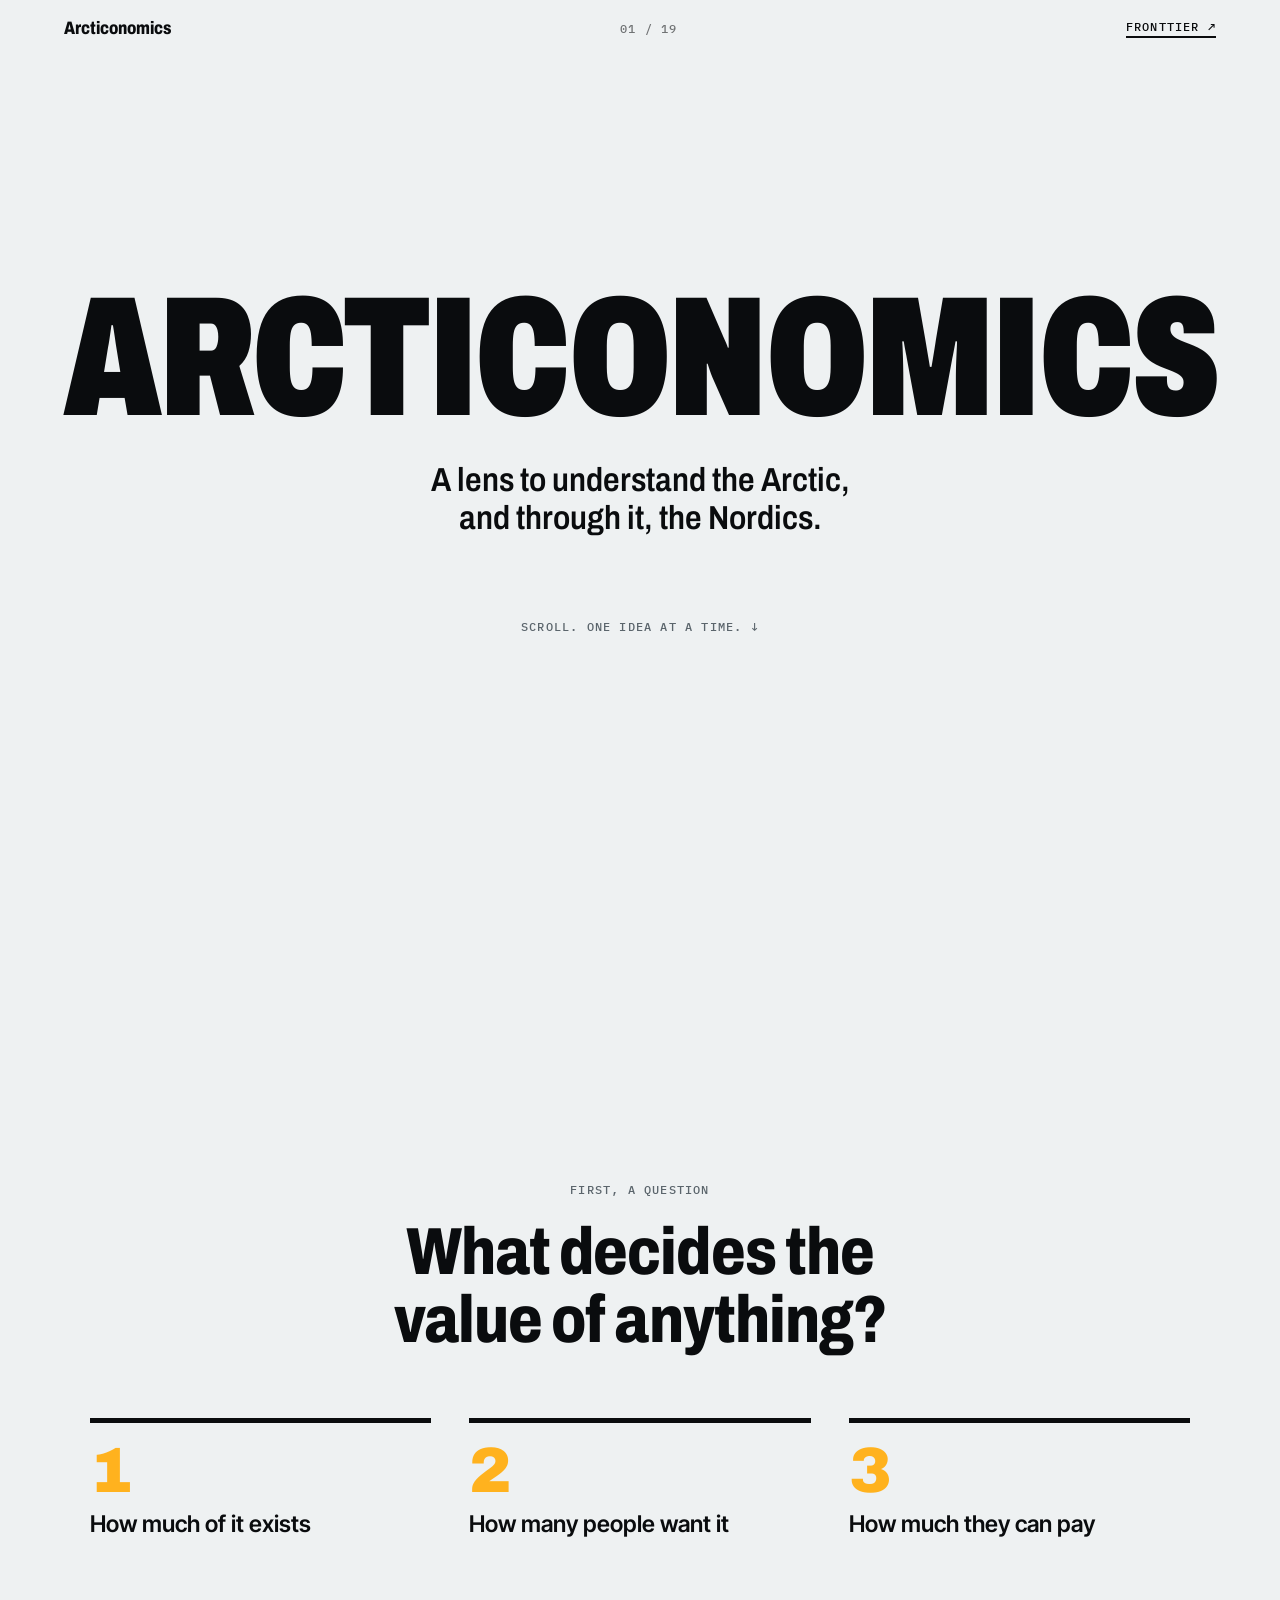
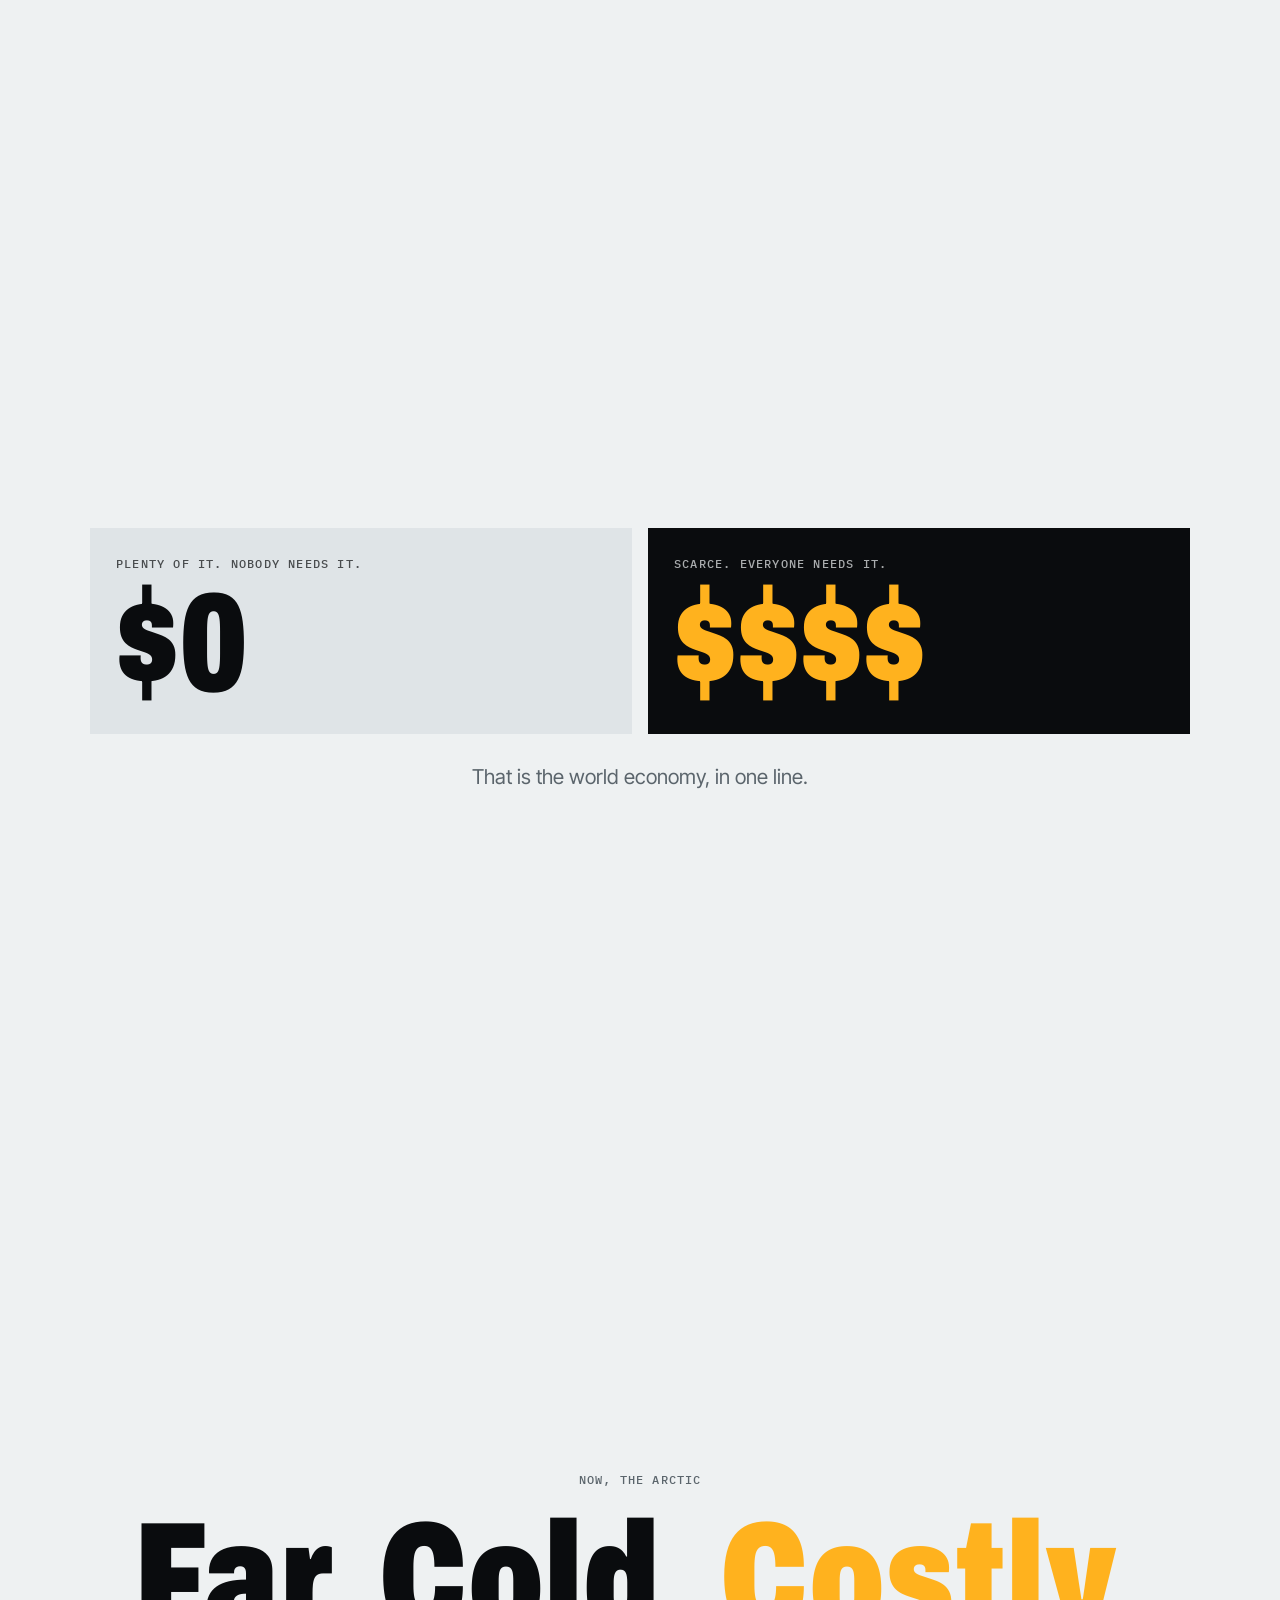
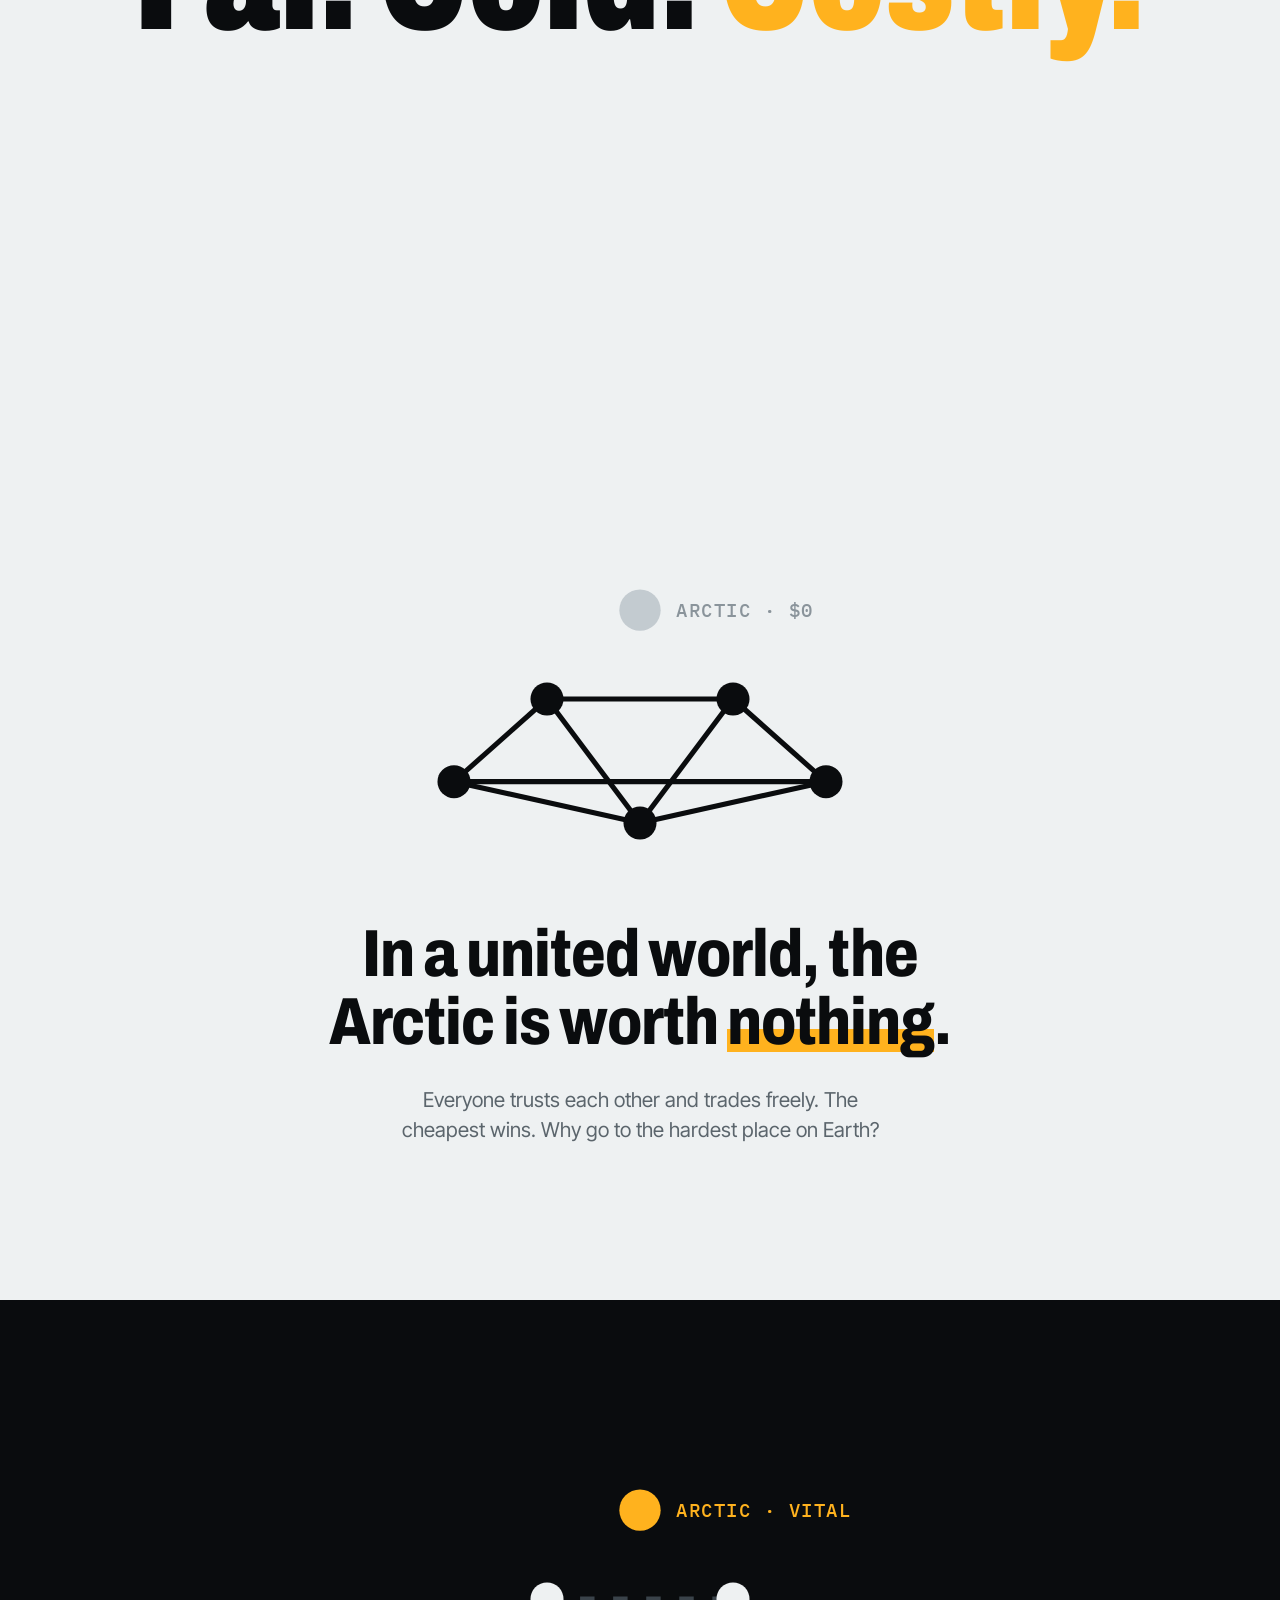
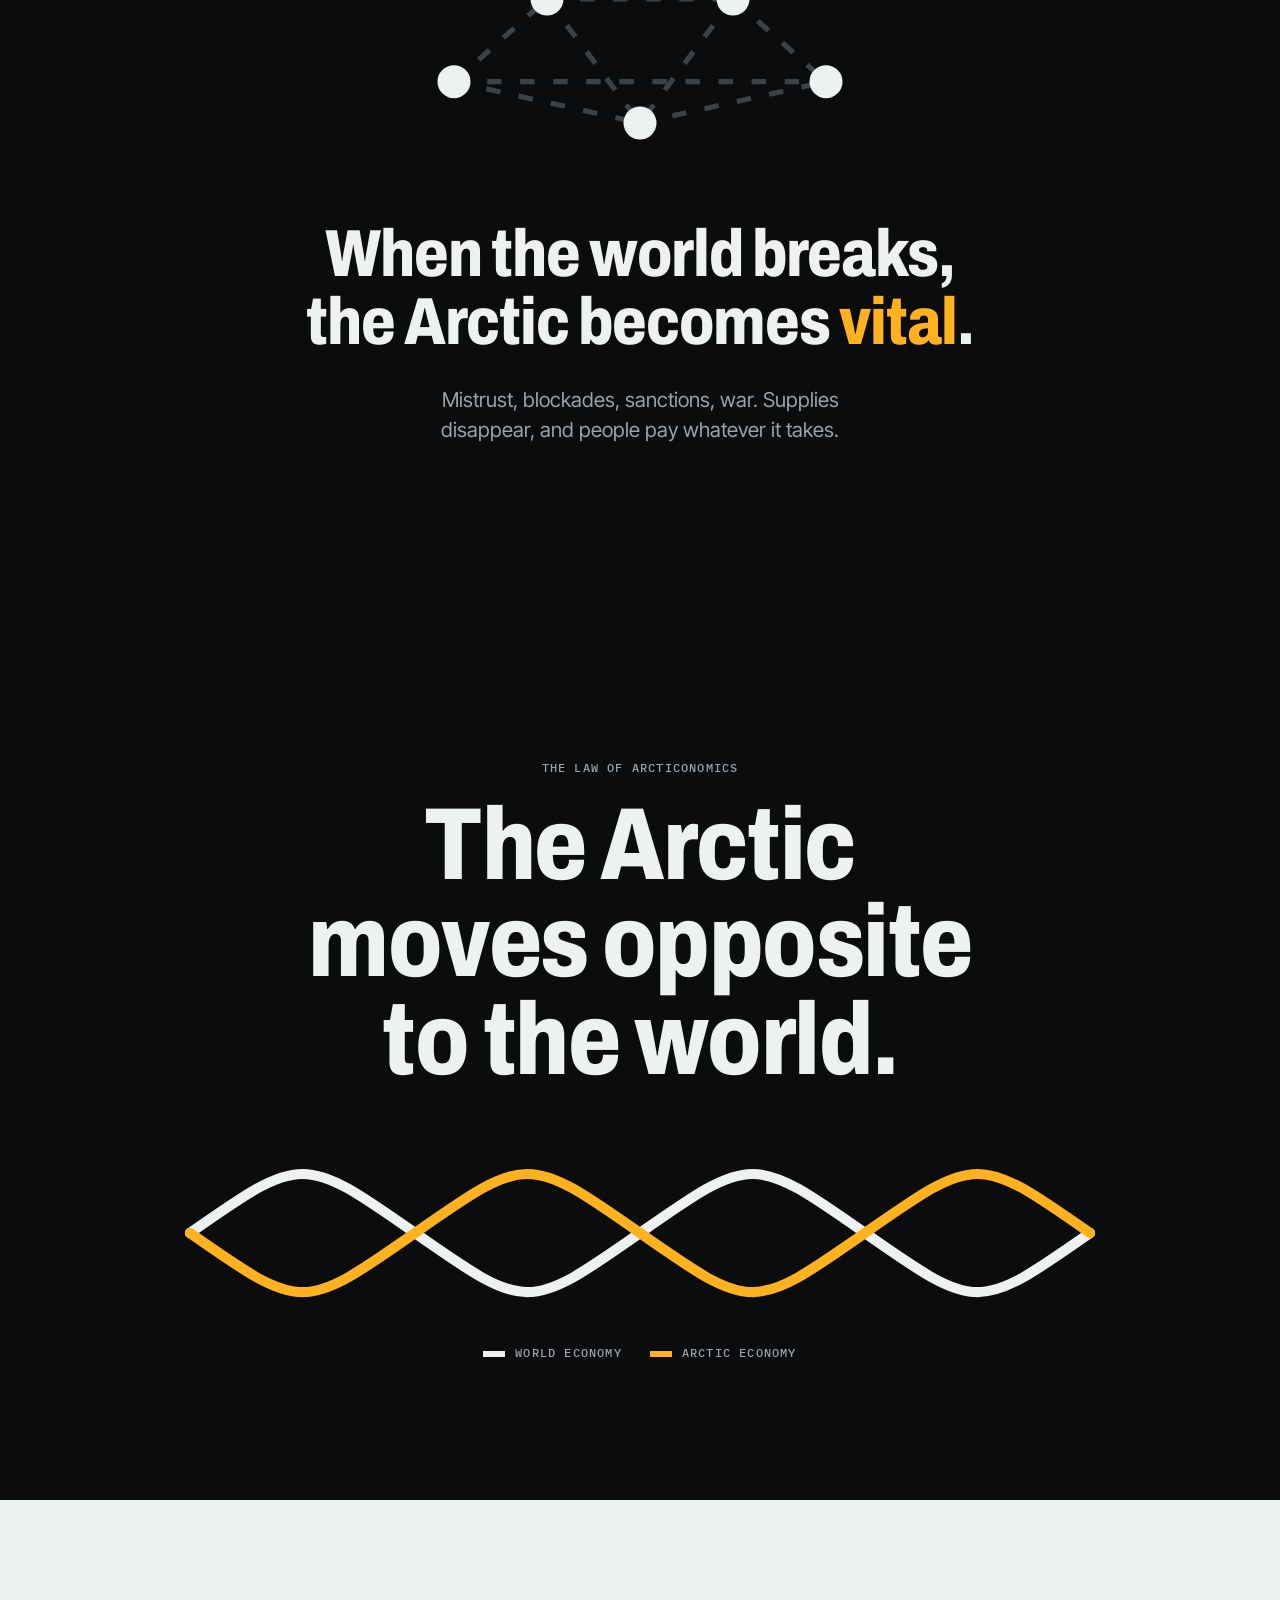
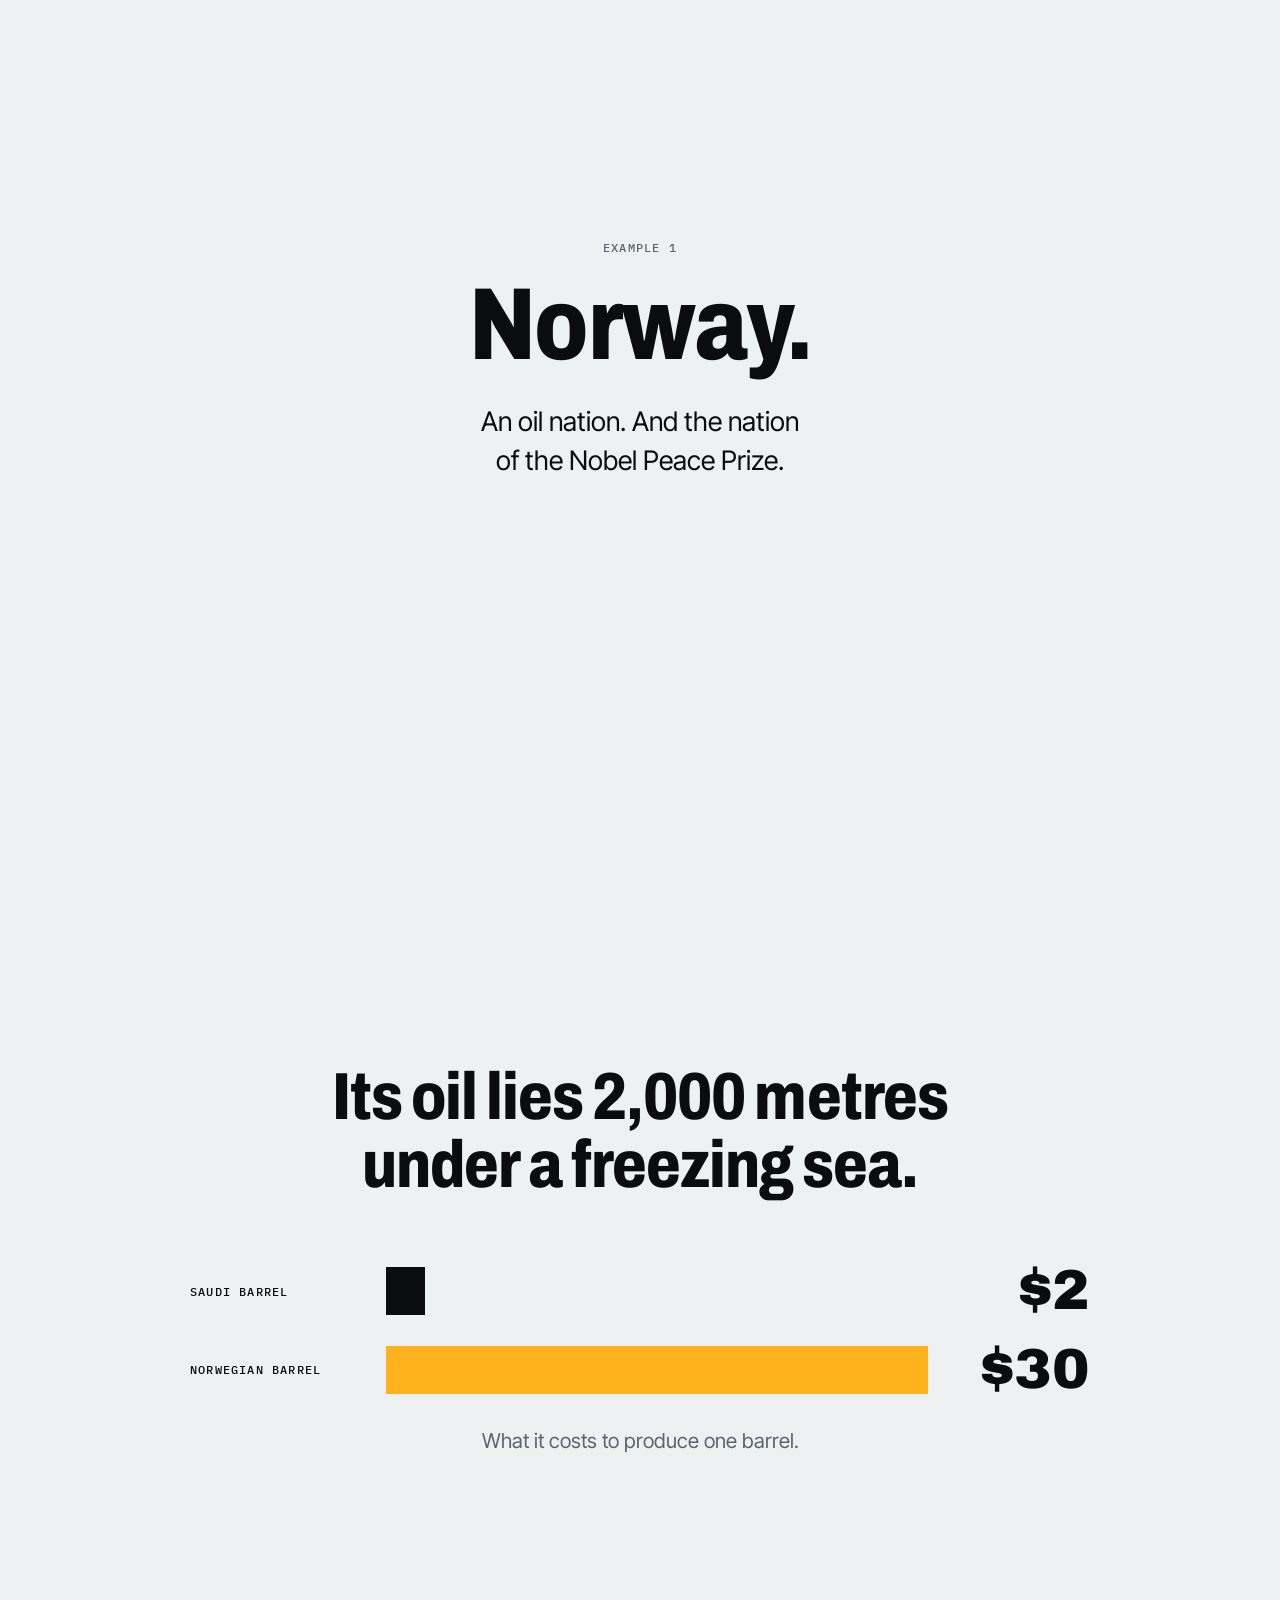
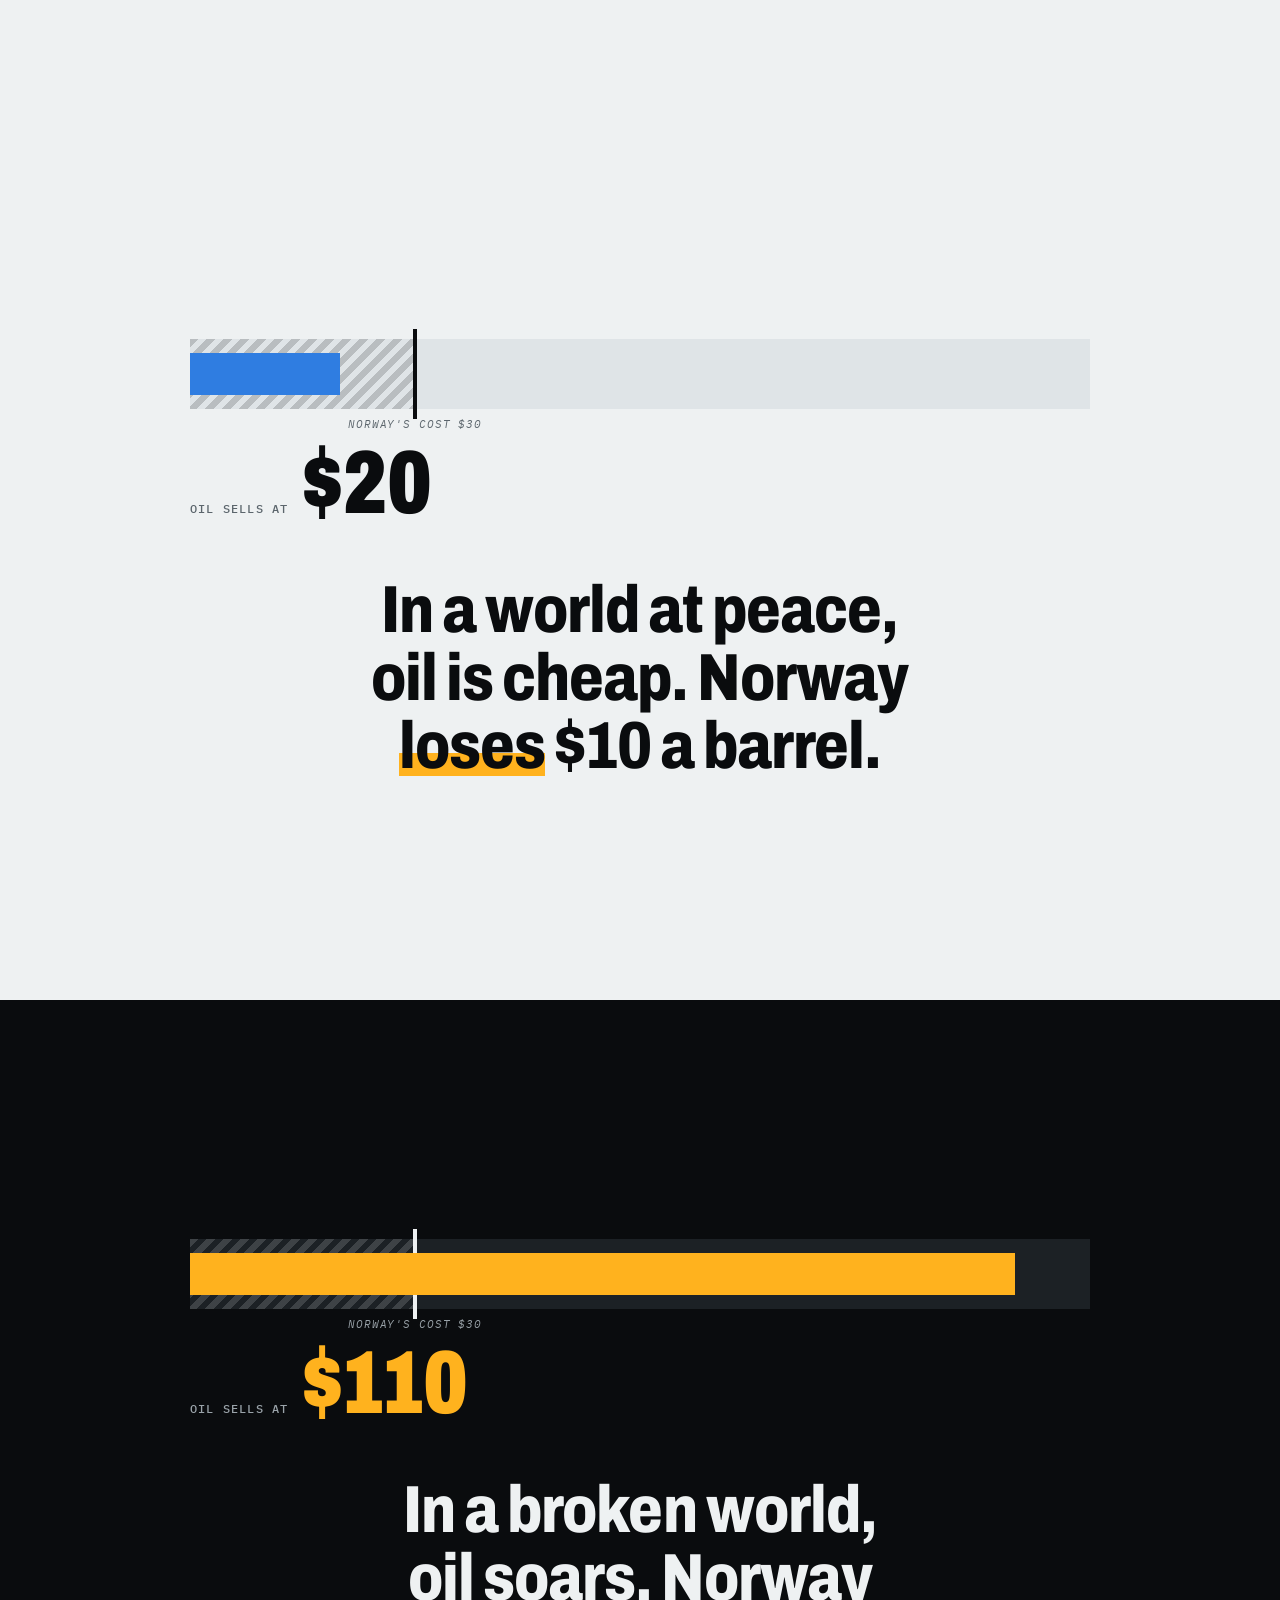
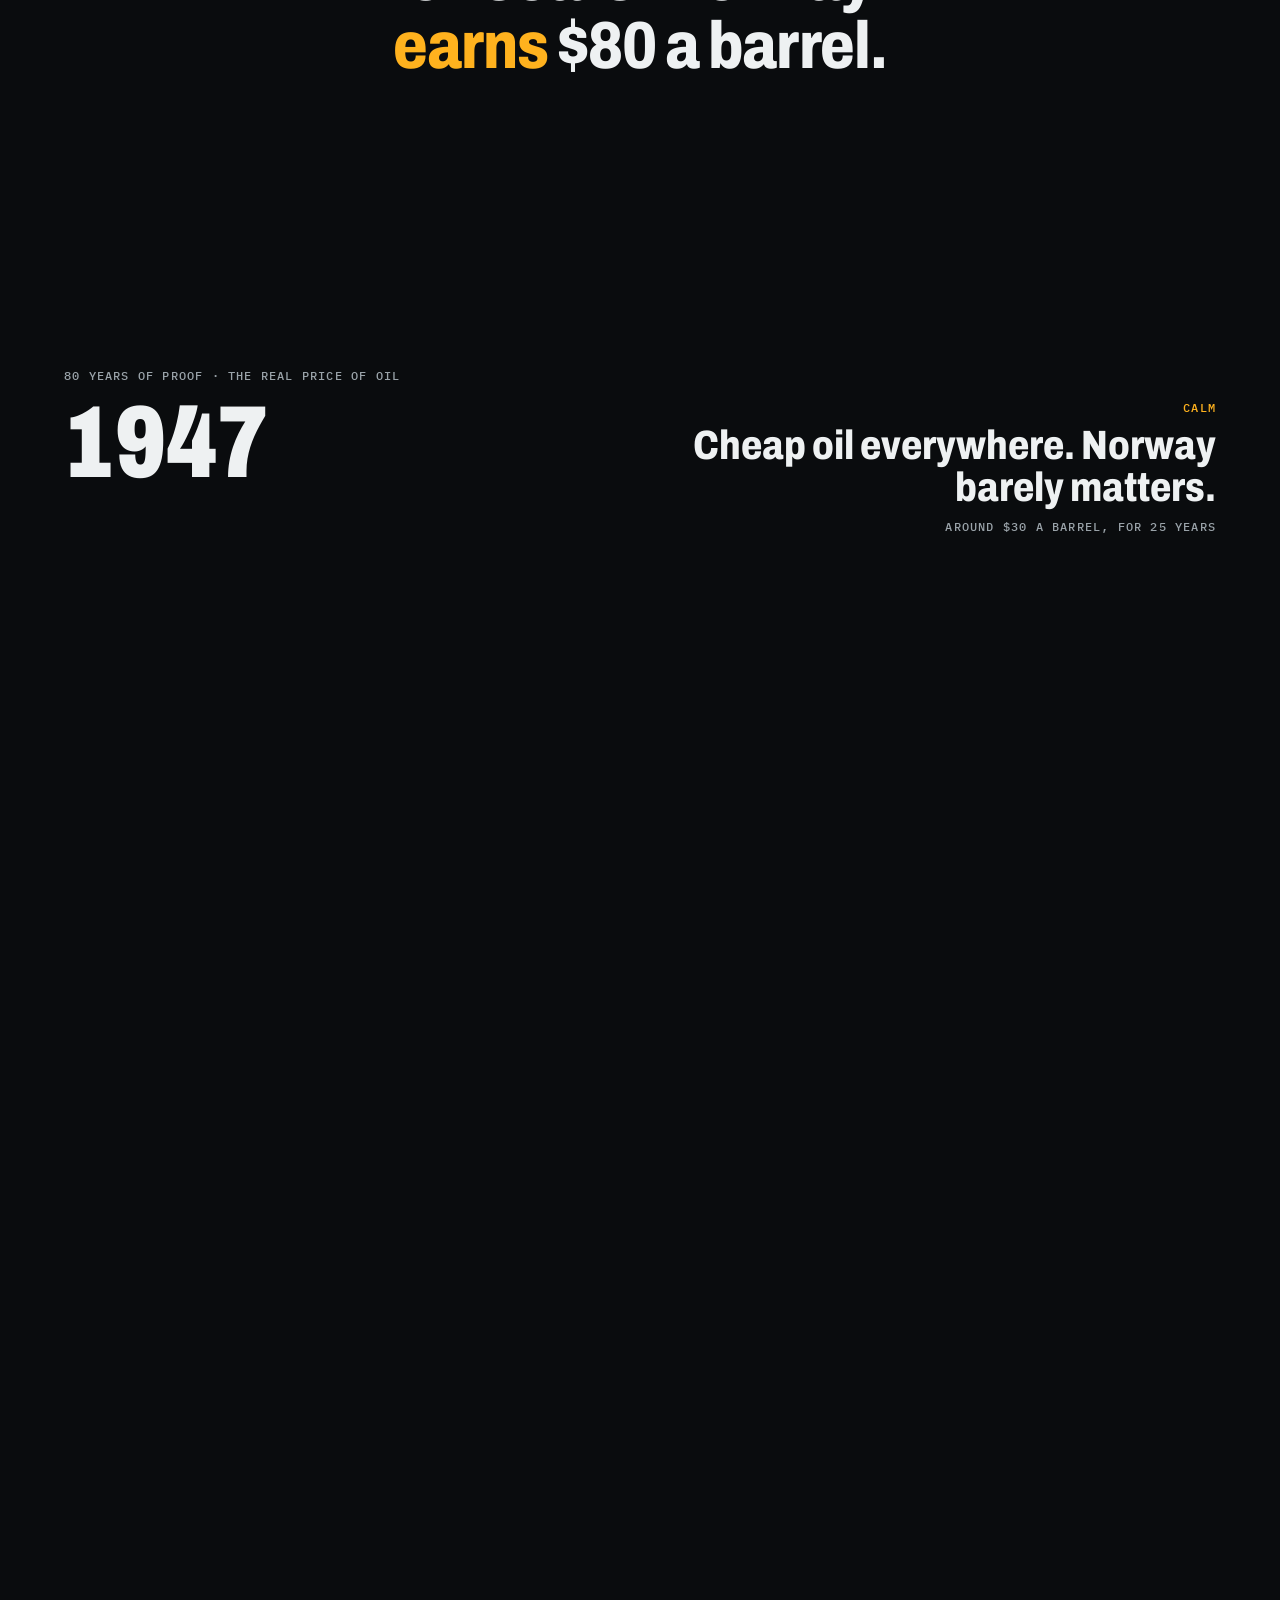
==== commit 5efc8c7a: "Proof chart: every event dot carries its real price; the current one shows the jump Co-Authored-By: " ====
--- a/v6/index.html
+++ b/v6/index.html
@@ -129,7 +129,7 @@
         <p class="proof__k mono" id="proofT">80 years of proof · the real price of oil</p>
         <p class="proof__y" id="pY">1947</p>
         <canvas id="chart" aria-label="Real oil price from 1947 to 2026. Every spike follows a war, revolution or sanction."></canvas>
-        <div class="proof__ev" id="pEv"><p class="mono" id="pEk">Calm</p><p class="proof__t" id="pEt">Cheap oil everywhere.</p></div>
+        <div class="proof__ev" id="pEv"><p class="mono" id="pEk">Calm</p><p class="proof__t" id="pEt">Cheap oil everywhere.</p><p class="proof__p" id="pEp"></p></div>
       </div>
     </section>
 
--- a/v6/styles.css
+++ b/v6/styles.css
@@ -128,6 +128,11 @@
 .proof__ev .mono { margin: 0 0 10px; color: var(--amber); }
 .proof__ev.is-f .mono { color: #6cc6ff; }
 .proof__t { margin: 0; font-family: var(--disp); font-stretch: 82%; font-variation-settings: "wdth" 82; font-weight: 800; font-size: clamp(26px, 3.2vw, 54px); line-height: 1.02; }
+.proof__p { margin: 12px 0 0; font-family: var(--disp); font-stretch: 72%; font-variation-settings: "wdth" 72; font-weight: 900; font-size: clamp(30px, 3.6vw, 60px); line-height: 1; color: var(--mute-d); font-variant-numeric: tabular-nums; }
+.proof__p b { color: var(--amber); font-weight: 900; }
+.proof__ev.is-f .proof__p b { color: #6cc6ff; }
+.proof__p i { font-style: normal; color: var(--snow); }
+.proof__p span { display: block; margin-top: 8px; font-family: var(--mono); font-size: 12px; letter-spacing: .1em; text-transform: uppercase; font-weight: 500; color: var(--mute-d); }
 .proof__ev.pop > * { animation: pop .7s var(--ease) both; }
 @keyframes pop { from { opacity: 0; transform: translateY(14px); } }
 
@@ -188,7 +193,8 @@
   .bar2__track { height: 54px; }
   .proof__y { top: 86px; font-size: 54px; }
   .proof__ev { left: var(--pad); right: var(--pad); top: auto; bottom: 46px; max-width: none; text-align: left; }
-  .proof__t { font-size: 26px; }
+  .proof__t { font-size: 24px; }
+  .proof__p { font-size: 30px; margin-top: 6px; }
   .pick__o { min-width: 0; width: 100%; }
   .exc span { display: block; margin: 4px 0 0; font-size: .5em; }
 }
